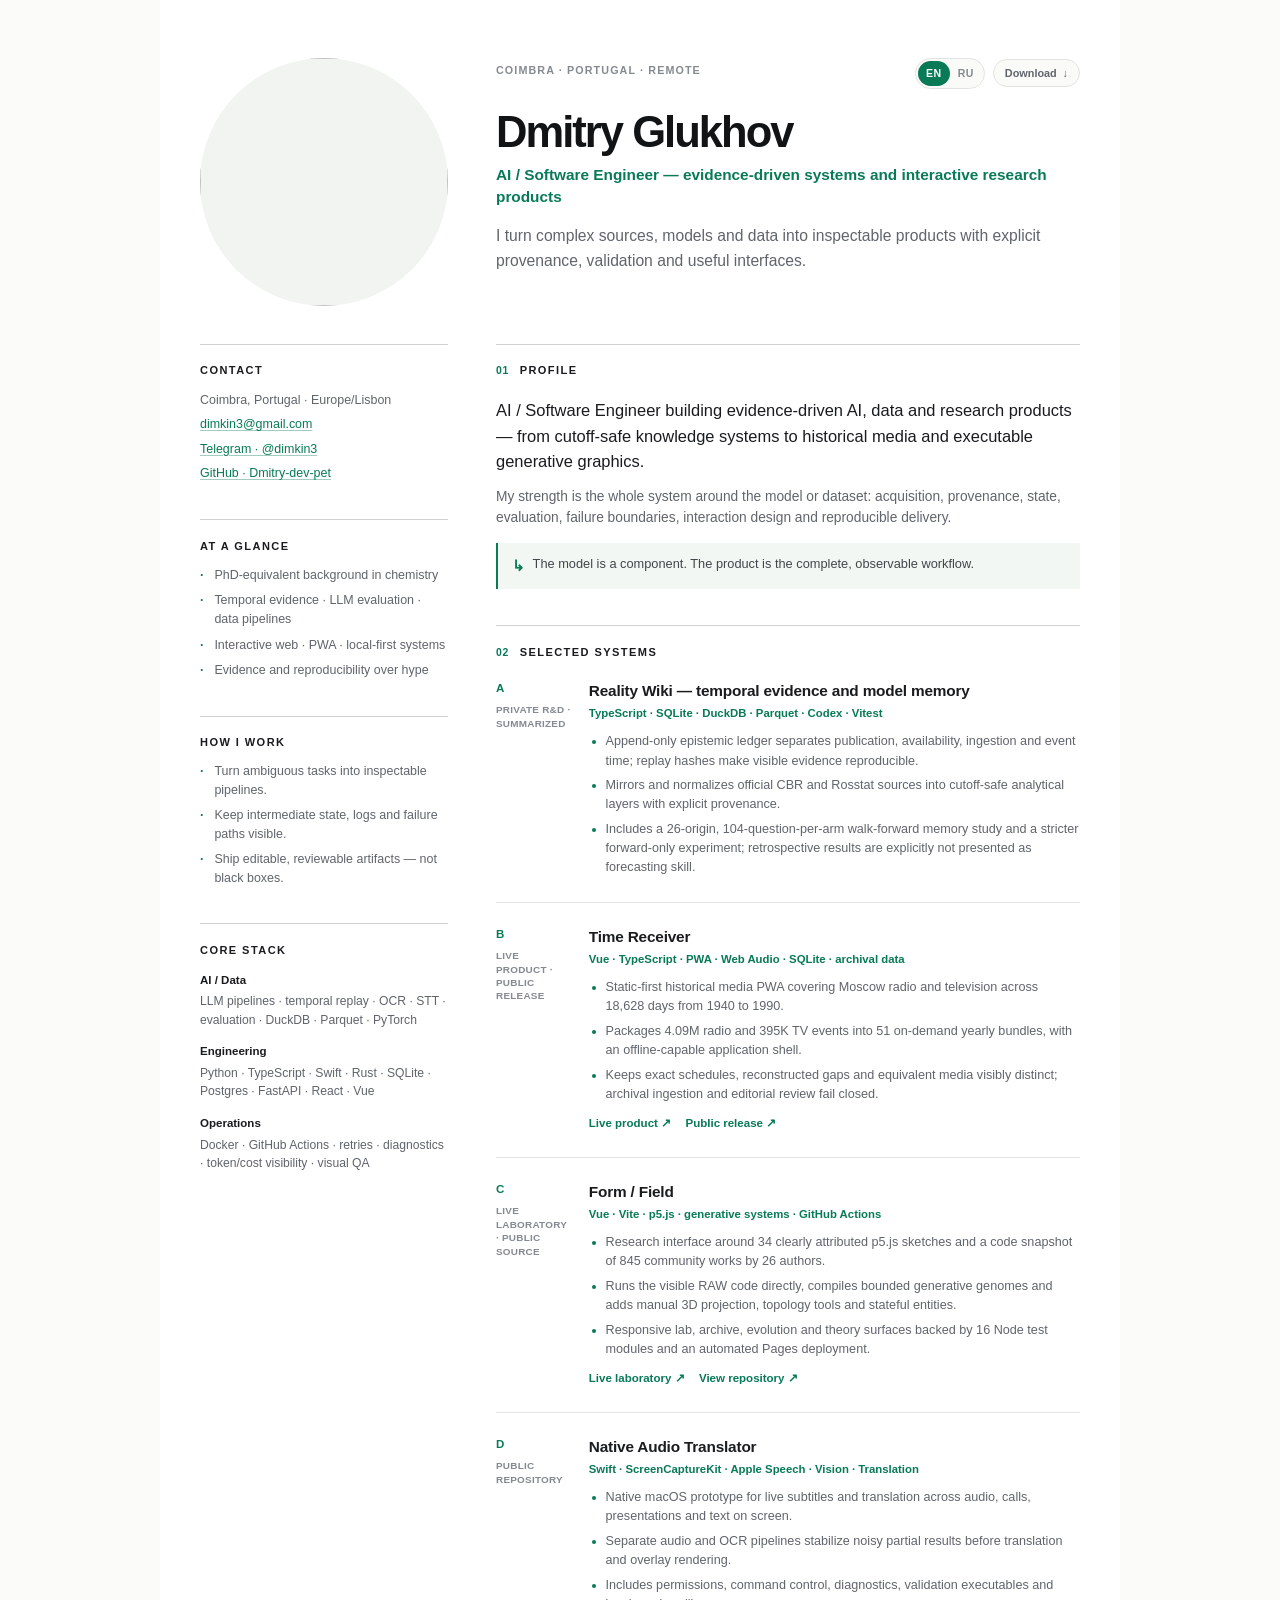
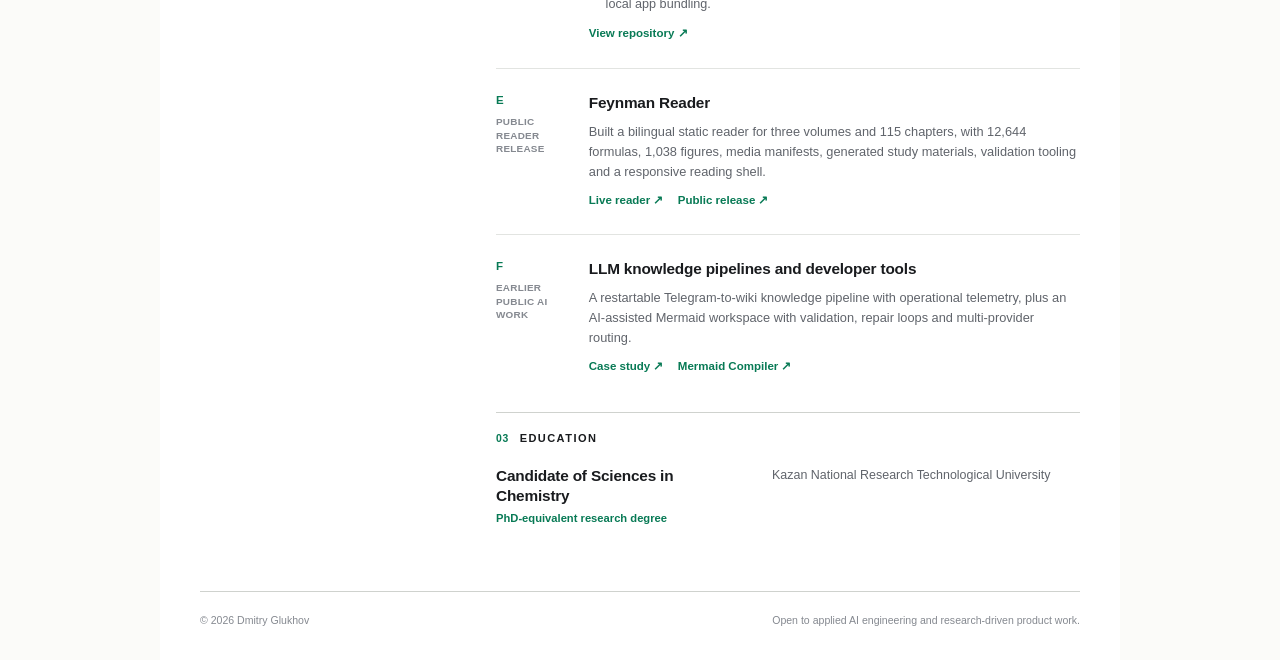
==== index.html @ ee187b9e "Refine CV with clean-room portfolio layout" ====
<!doctype html>
<html lang="en">
  <head>
    <meta charset="utf-8" />
    <meta name="viewport" content="width=device-width, initial-scale=1" />
    <meta
      name="description"
      content="Dmitry Glukhov — AI / Software Engineer building practical LLM systems, OCR and speech workflows, and evaluation-driven tools."
    />
    <meta name="theme-color" content="#fbfbf9" />
    <meta property="og:type" content="profile" />
    <meta property="og:title" content="Dmitry Glukhov — AI / Software Engineer" />
    <meta
      property="og:description"
      content="Practical, observable and evaluation-driven AI systems."
    />
    <meta property="og:url" content="https://dmitry-dev-pet.github.io/cv/" />
    <title>Dmitry Glukhov — AI / Software Engineer</title>
    <link
      rel="icon"
      href="data:image/svg+xml,<svg xmlns='http://www.w3.org/2000/svg' viewBox='0 0 64 64'><rect width='64' height='64' rx='14' fill='%23174f43'/><text x='32' y='40' text-anchor='middle' font-family='serif' font-size='25' font-weight='700' fill='%23fbf8f2'>DG</text></svg>"
    />
    <link rel="stylesheet" href="styles.css" />
    <script src="script.js" defer></script>
  </head>
  <body>
    <a class="skip-link" href="#main-content" data-i18n="skip">Skip to content</a>

    <div class="page-shell">
      <header class="hero" aria-labelledby="page-title">
        <div class="portrait-wrap" aria-hidden="true">
          <img
            class="portrait"
            src="https://avatars.githubusercontent.com/u/240899343?v=4"
            alt=""
            width="420"
            height="420"
          />
        </div>

        <div class="hero-copy">
          <div class="hero-topline">
            <p class="eyebrow" data-i18n="availability">Coimbra · Portugal · Remote</p>
            <div class="toolbar" aria-label="Page controls">
              <div class="language-switcher" aria-label="Language">
                <button class="language-button" type="button" data-lang="en" aria-pressed="true">EN</button>
                <button class="language-button" type="button" data-lang="ru" aria-pressed="false">RU</button>
              </div>

              <details class="download-menu">
                <summary data-i18n="download">Download</summary>
                <div class="download-options">
                  <a href="Dmitry_Glukhov_AI_Engineer_CV.pdf" download data-i18n="downloadPdf">PDF résumé</a>
                  <a href="Dmitry_Glukhov_AI_Engineer_CV.md" download data-i18n="downloadMd">Markdown source</a>
                </div>
              </details>
            </div>
          </div>

          <h1 id="page-title">Dmitry Glukhov</h1>
          <p class="role" data-i18n="role">
            AI / Software Engineer — evidence-driven systems and interactive research products
          </p>
          <p class="hero-statement" data-i18n="heroStatement">
            I turn complex sources, models and data into inspectable products with explicit provenance, validation and useful interfaces.
          </p>

        </div>
      </header>

      <div class="content-grid">
        <aside class="sidebar" aria-label="Profile details">
          <section class="side-section">
            <h2 data-i18n="contactHeading">Contact</h2>
            <address>
              <span data-i18n="location">Coimbra, Portugal · Europe/Lisbon</span>
              <a href="mailto:dimkin3@gmail.com">dimkin3@gmail.com</a>
              <a href="https://t.me/dimkin3" target="_blank" rel="noreferrer">Telegram · @dimkin3</a>
              <a href="https://github.com/Dmitry-dev-pet" target="_blank" rel="noreferrer">GitHub · Dmitry-dev-pet</a>
            </address>
          </section>

          <section class="side-section">
            <h2 data-i18n="signalHeading">At a glance</h2>
            <ul class="signal-list">
              <li data-i18n="signalOne">PhD-equivalent background in chemistry</li>
              <li data-i18n="signalTwo">Temporal evidence · LLM evaluation · data pipelines</li>
              <li data-i18n="signalThree">Interactive web · PWA · local-first systems</li>
              <li data-i18n="signalFour">Evidence and reproducibility over hype</li>
            </ul>
          </section>

          <section class="side-section">
            <h2 data-i18n="approachHeading">How I work</h2>
            <ul class="plain-list">
              <li data-i18n="approachOne">Turn ambiguous tasks into inspectable pipelines.</li>
              <li data-i18n="approachTwo">Keep intermediate state, logs and failure paths visible.</li>
              <li data-i18n="approachThree">Ship editable, reviewable artifacts — not black boxes.</li>
            </ul>
          </section>

          <section class="side-section skills-section">
            <h2 data-i18n="skillsHeading">Core stack</h2>
            <div class="skill-group">
              <h3>AI / Data</h3>
              <p>LLM pipelines · temporal replay · OCR · STT · evaluation · DuckDB · Parquet · PyTorch</p>
            </div>
            <div class="skill-group">
              <h3>Engineering</h3>
              <p>Python · TypeScript · Swift · Rust · SQLite · Postgres · FastAPI · React · Vue</p>
            </div>
            <div class="skill-group">
              <h3>Operations</h3>
              <p>Docker · GitHub Actions · retries · diagnostics · token/cost visibility · visual QA</p>
            </div>
          </section>
        </aside>

        <main id="main-content" class="main-content">
          <section class="intro-section section-block" aria-labelledby="summary-heading">
            <div class="section-heading">
              <span>01</span>
              <h2 id="summary-heading" data-i18n="summaryHeading">Profile</h2>
            </div>
            <p class="summary-lead" data-i18n="summaryLead">
              AI / Software Engineer building evidence-driven AI, data and research products — from cutoff-safe knowledge systems to historical media and executable generative graphics.
            </p>
            <p data-i18n="summaryBody">
              My strength is the whole system around the model or dataset: acquisition, provenance, state, evaluation, failure boundaries, interaction design and reproducible delivery.
            </p>
            <div class="principle-note">
              <span class="principle-mark" aria-hidden="true">↳</span>
              <p data-i18n="principle">The model is a component. The product is the complete, observable workflow.</p>
            </div>
          </section>

          <section class="section-block" aria-labelledby="projects-heading">
            <div class="section-heading">
              <span>02</span>
              <h2 id="projects-heading" data-i18n="projectsHeading">Selected systems</h2>
            </div>

            <article class="project featured-project">
              <div class="project-meta">
                <span class="project-index">A</span>
                <span data-i18n="privateResearch">Private R&amp;D · summarized</span>
              </div>
              <div class="project-copy">
                <h3 data-i18n="realityTitle">Reality Wiki — temporal evidence and model memory</h3>
                <p class="project-role">TypeScript · SQLite · DuckDB · Parquet · Codex · Vitest</p>
                <ul>
                  <li data-i18n="realityOne">Append-only epistemic ledger separates publication, availability, ingestion and event time; replay hashes make visible evidence reproducible.</li>
                  <li data-i18n="realityTwo">Mirrors and normalizes official CBR and Rosstat sources into cutoff-safe analytical layers with explicit provenance.</li>
                  <li data-i18n="realityThree">Includes a 26-origin, 104-question-per-arm walk-forward memory study and a stricter forward-only experiment; retrospective results are explicitly not presented as forecasting skill.</li>
                </ul>
              </div>
            </article>

            <article class="project">
              <div class="project-meta">
                <span class="project-index">B</span>
                <span data-i18n="publicProduct">Live product · public release</span>
              </div>
              <div class="project-copy">
                <h3>Time Receiver</h3>
                <p class="project-role">Vue · TypeScript · PWA · Web Audio · SQLite · archival data</p>
                <ul>
                  <li data-i18n="timeOne">Static-first historical media PWA covering Moscow radio and television across 18,628 days from 1940 to 1990.</li>
                  <li data-i18n="timeTwo">Packages 4.09M radio and 395K TV events into 51 on-demand yearly bundles, with an offline-capable application shell.</li>
                  <li data-i18n="timeThree">Keeps exact schedules, reconstructed gaps and equivalent media visibly distinct; archival ingestion and editorial review fail closed.</li>
                </ul>
                <div class="project-actions">
                  <a class="project-link" href="https://dmitry-dev-pet.github.io/time-receiver/" target="_blank" rel="noreferrer" data-i18n="liveProduct">Live product ↗</a>
                  <a class="project-link" href="https://github.com/Dmitry-dev-pet/time-receiver" target="_blank" rel="noreferrer" data-i18n="viewRelease">Public release ↗</a>
                </div>
              </div>
            </article>

            <article class="project">
              <div class="project-meta">
                <span class="project-index">C</span>
                <span data-i18n="publicLab">Live laboratory · public source</span>
              </div>
              <div class="project-copy">
                <h3>Form / Field</h3>
                <p class="project-role">Vue · Vite · p5.js · generative systems · GitHub Actions</p>
                <ul>
                  <li data-i18n="formOne">Research interface around 34 clearly attributed p5.js sketches and a code snapshot of 845 community works by 26 authors.</li>
                  <li data-i18n="formTwo">Runs the visible RAW code directly, compiles bounded generative genomes and adds manual 3D projection, topology tools and stateful entities.</li>
                  <li data-i18n="formThree">Responsive lab, archive, evolution and theory surfaces backed by 16 Node test modules and an automated Pages deployment.</li>
                </ul>
                <div class="project-actions">
                  <a class="project-link" href="https://dmitry-dev-pet.github.io/form-field-lab/" target="_blank" rel="noreferrer" data-i18n="liveLab">Live laboratory ↗</a>
                  <a class="project-link" href="https://github.com/Dmitry-dev-pet/form-field-lab" target="_blank" rel="noreferrer" data-i18n="viewRepo">View repository ↗</a>
                </div>
              </div>
            </article>

            <article class="project">
              <div class="project-meta">
                <span class="project-index">D</span>
                <span data-i18n="publicRepo">Public repository</span>
              </div>
              <div class="project-copy">
                <h3>Native Audio Translator</h3>
                <p class="project-role">Swift · ScreenCaptureKit · Apple Speech · Vision · Translation</p>
                <ul>
                  <li data-i18n="audioOne">Native macOS prototype for live subtitles and translation across audio, calls, presentations and text on screen.</li>
                  <li data-i18n="audioTwo">Separate audio and OCR pipelines stabilize noisy partial results before translation and overlay rendering.</li>
                  <li data-i18n="audioThree">Includes permissions, command control, diagnostics, validation executables and local app bundling.</li>
                </ul>
                <a class="project-link" href="https://github.com/Dmitry-dev-pet/native-audio-translator" target="_blank" rel="noreferrer" data-i18n="viewRepo">View repository ↗</a>
              </div>
            </article>

            <article class="project compact-project">
              <div class="project-meta">
                <span class="project-index">E</span>
                <span data-i18n="publicRelease">Public reader release</span>
              </div>
              <div class="project-copy">
                <h3>Feynman Reader</h3>
                <p data-i18n="feynmanBody">
                  Built a bilingual static reader for three volumes and 115 chapters, with 12,644 formulas, 1,038 figures, media manifests, generated study materials, validation tooling and a responsive reading shell.
                </p>
                <div class="project-actions">
                  <a class="project-link" href="https://dmitry-dev-pet.github.io/feynman-reader/" target="_blank" rel="noreferrer" data-i18n="liveReader">Live reader ↗</a>
                  <a class="project-link" href="https://github.com/Dmitry-dev-pet/feynman-reader" target="_blank" rel="noreferrer" data-i18n="viewRelease">Public release ↗</a>
                </div>
              </div>
            </article>

            <article class="project compact-project">
              <div class="project-meta">
                <span class="project-index">F</span>
                <span data-i18n="earlierWork">Earlier public AI work</span>
              </div>
              <div class="project-copy">
                <h3 data-i18n="earlierTitle">LLM knowledge pipelines and developer tools</h3>
                <p data-i18n="earlierBody">
                  A restartable Telegram-to-wiki knowledge pipeline with operational telemetry, plus an AI-assisted Mermaid workspace with validation, repair loops and multi-provider routing.
                </p>
                <div class="project-actions">
                  <a class="project-link" href="https://github.com/Dmitry-dev-pet/ai-agent-case-studies" target="_blank" rel="noreferrer" data-i18n="viewCase">Case study ↗</a>
                  <a class="project-link" href="https://github.com/Dmitry-dev-pet/mermaid-compiler" target="_blank" rel="noreferrer">Mermaid Compiler ↗</a>
                </div>
              </div>
            </article>
          </section>

          <section class="section-block" aria-labelledby="education-heading">
            <div class="section-heading">
              <span>03</span>
              <h2 id="education-heading" data-i18n="educationHeading">Education</h2>
            </div>
            <div class="education-row">
              <div>
                <h3 data-i18n="degree">Candidate of Sciences in Chemistry</h3>
                <p data-i18n="degreeNote">PhD-equivalent research degree</p>
              </div>
              <p data-i18n="university">Kazan National Research Technological University</p>
            </div>
          </section>
        </main>
      </div>

      <footer>
        <p>© <span id="current-year">2026</span> Dmitry Glukhov</p>
        <p data-i18n="footer">Open to applied AI engineering and research-driven product work.</p>
      </footer>
    </div>
  </body>
</html>
---- styles.css ----
:root {
  --paper: #fbfbf9;
  --surface: #ffffff;
  --ink: #191b1e;
  --muted: #60646b;
  --faint: #858990;
  --accent: #087a55;
  --accent-dark: #056143;
  --line: #e2e4e1;
  --line-strong: #cfd2ce;
  --content-width: 60rem;
  --sidebar-width: 15.5rem;
  --font-body: "Avenir Next", Avenir, "Segoe UI", Helvetica, Arial, sans-serif;
}

* {
  box-sizing: border-box;
}

html {
  scroll-behavior: smooth;
}

body {
  margin: 0;
  color: var(--ink);
  background: var(--paper);
  font-family: var(--font-body);
  font-size: 0.92rem;
  line-height: 1.56;
  text-rendering: optimizeLegibility;
}

a {
  color: var(--accent);
  text-decoration-color: color-mix(in srgb, var(--accent) 38%, transparent);
  text-decoration-thickness: 0.06em;
  text-underline-offset: 0.18em;
}

a:hover {
  color: var(--accent-dark);
  text-decoration-color: currentColor;
}

a:focus-visible,
button:focus-visible,
summary:focus-visible {
  outline: 0.16rem solid var(--accent);
  outline-offset: 0.2rem;
}

button,
summary {
  font: inherit;
}

.skip-link {
  position: fixed;
  top: 0.8rem;
  left: 0.8rem;
  z-index: 100;
  padding: 0.55rem 0.8rem;
  border-radius: 0.35rem;
  color: #fff;
  background: var(--accent-dark);
  transform: translateY(-180%);
}

.skip-link:focus {
  transform: translateY(0);
}

.page-shell {
  width: min(calc(100% - 2rem), var(--content-width));
  margin: 0 auto;
  background: var(--surface);
}

.hero {
  display: grid;
  grid-template-columns: var(--sidebar-width) minmax(0, 1fr);
  gap: 3rem;
  padding: 3.6rem 2.5rem 2rem;
}

.portrait-wrap {
  width: 100%;
  aspect-ratio: 1;
  align-self: start;
}

.portrait {
  display: block;
  width: 100%;
  height: 100%;
  border-radius: 50%;
  background: #edf0ed;
  object-fit: cover;
  image-rendering: pixelated;
  filter: saturate(0.84) contrast(1.035);
}

.hero-copy {
  min-width: 0;
}

.hero-topline {
  display: flex;
  align-items: flex-start;
  justify-content: space-between;
  gap: 1rem;
  min-height: 2.15rem;
  margin-bottom: 1.1rem;
}

.eyebrow {
  margin: 0.32rem 0 0;
  color: var(--faint);
  font-size: 0.67rem;
  font-weight: 650;
  letter-spacing: 0.105em;
  line-height: 1.35;
  text-transform: uppercase;
}

.toolbar,
.language-switcher {
  display: flex;
  align-items: center;
}

.toolbar {
  gap: 0.5rem;
  flex: 0 0 auto;
}

.language-switcher {
  padding: 0.12rem;
  border: 1px solid var(--line);
  border-radius: 999px;
  background: #fafbf9;
}

.language-button {
  min-width: 2rem;
  padding: 0.27rem 0.48rem;
  border: 0;
  border-radius: 999px;
  color: var(--faint);
  background: transparent;
  font-size: 0.66rem;
  font-weight: 750;
  letter-spacing: 0.045em;
  cursor: pointer;
}

.language-button[aria-pressed="true"] {
  color: #fff;
  background: var(--accent);
}

.download-menu {
  position: relative;
}

.download-menu summary {
  padding: 0.31rem 0.7rem;
  border: 1px solid var(--line);
  border-radius: 999px;
  color: var(--muted);
  background: #fafbf9;
  font-size: 0.68rem;
  font-weight: 650;
  list-style: none;
  cursor: pointer;
}

.download-menu summary::-webkit-details-marker {
  display: none;
}

.download-menu summary::after {
  margin-left: 0.35rem;
  content: "↓";
}

.download-menu[open] summary {
  color: var(--accent-dark);
  border-color: var(--line-strong);
}

.download-options {
  position: absolute;
  top: calc(100% + 0.4rem);
  right: 0;
  z-index: 20;
  display: grid;
  width: max-content;
  min-width: 10rem;
  padding: 0.35rem;
  border: 1px solid var(--line);
  border-radius: 0.55rem;
  background: #fff;
  box-shadow: 0 0.8rem 2.2rem rgba(20, 24, 21, 0.1);
}

.download-options a {
  padding: 0.48rem 0.62rem;
  border-radius: 0.32rem;
  color: var(--ink);
  font-size: 0.76rem;
  text-decoration: none;
}

.download-options a:hover {
  color: var(--accent-dark);
  background: #f2f7f4;
}

h1 {
  margin: 0;
  color: #111315;
  font-size: clamp(2.15rem, 5vw, 2.72rem);
  font-weight: 680;
  letter-spacing: -0.045em;
  line-height: 1.02;
}

.role {
  max-width: 35rem;
  margin: 0.65rem 0 0;
  color: var(--accent);
  font-size: 0.96rem;
  font-weight: 650;
  line-height: 1.4;
}

.hero-statement {
  max-width: 36rem;
  margin: 1.05rem 0 0;
  color: var(--muted);
  font-size: 0.98rem;
  line-height: 1.58;
}

.content-grid {
  display: grid;
  grid-template-columns: var(--sidebar-width) minmax(0, 1fr);
  gap: 3rem;
  padding: 0.4rem 2.5rem 4rem;
}

.sidebar,
.main-content {
  min-width: 0;
}

.side-section,
.section-block {
  padding-top: 1.15rem;
  border-top: 1px solid var(--line-strong);
}

.side-section + .side-section,
.section-block + .section-block {
  margin-top: 2.25rem;
}

.side-section h2,
.section-heading h2 {
  margin: 0;
  font-size: 0.69rem;
  font-weight: 780;
  letter-spacing: 0.13em;
  line-height: 1.3;
  text-transform: uppercase;
}

.side-section h2 {
  color: var(--ink);
}

.section-heading {
  display: flex;
  align-items: baseline;
  gap: 0.65rem;
  margin-bottom: 1.15rem;
}

.section-heading span {
  color: var(--accent);
  font-size: 0.65rem;
  font-weight: 760;
  letter-spacing: 0.08em;
}

.section-heading h2 {
  color: var(--ink);
}

.side-section address {
  display: grid;
  gap: 0.35rem;
  margin-top: 0.8rem;
  color: var(--muted);
  font-size: 0.78rem;
  font-style: normal;
  line-height: 1.52;
}

.side-section address a {
  width: fit-content;
}

.signal-list,
.plain-list {
  display: grid;
  gap: 0.45rem;
  margin: 0.8rem 0 0;
  padding: 0;
  color: var(--muted);
  font-size: 0.78rem;
  line-height: 1.48;
  list-style: none;
}

.signal-list li,
.plain-list li {
  position: relative;
  padding-left: 0.9rem;
}

.signal-list li::before,
.plain-list li::before {
  position: absolute;
  left: 0;
  color: var(--accent);
  content: "·";
  font-weight: 800;
}

.skill-group {
  margin-top: 0.9rem;
}

.skill-group h3 {
  margin: 0 0 0.18rem;
  color: var(--ink);
  font-size: 0.72rem;
  font-weight: 720;
}

.skill-group p {
  margin: 0;
  color: var(--muted);
  font-size: 0.76rem;
  line-height: 1.5;
}

.main-content p {
  color: var(--muted);
}

.summary-lead {
  margin: 0;
  color: var(--ink) !important;
  font-size: 1.03rem;
  font-weight: 520;
  line-height: 1.55;
}

.summary-lead + p {
  margin: 0.7rem 0 0;
  font-size: 0.86rem;
}

.principle-note {
  display: flex;
  gap: 0.5rem;
  margin-top: 0.9rem;
  padding: 0.72rem 0.85rem;
  border-left: 0.15rem solid var(--accent);
  background: #f3f7f4;
}

.principle-mark {
  color: var(--accent);
  font-weight: 750;
}

.principle-note p {
  margin: 0;
  color: #41464a;
  font-size: 0.8rem;
  line-height: 1.48;
}

.project {
  display: grid;
  grid-template-columns: 4.65rem minmax(0, 1fr);
  gap: 1.15rem;
  padding: 1.45rem 0 0;
  border-top: 1px solid var(--line);
}

.project + .project {
  margin-top: 1.55rem;
}

.project:first-of-type {
  padding-top: 0.1rem;
  border-top: 0;
}

.project-meta {
  display: flex;
  flex-direction: column;
  gap: 0.45rem;
  color: var(--faint);
  font-size: 0.62rem;
  font-weight: 620;
  letter-spacing: 0.025em;
  line-height: 1.35;
  text-transform: uppercase;
}

.project-index {
  color: var(--accent);
  font-size: 0.72rem;
  font-weight: 800;
  letter-spacing: 0.08em;
}

.project-copy h3,
.education-row h3 {
  margin: 0;
  color: var(--ink);
  font-size: 0.96rem;
  font-weight: 720;
  letter-spacing: -0.012em;
  line-height: 1.35;
}

.project-role {
  margin: 0.25rem 0 0 !important;
  color: var(--accent) !important;
  font-size: 0.71rem;
  font-weight: 650;
  line-height: 1.45;
}

.project-copy ul {
  display: grid;
  gap: 0.34rem;
  margin: 0.65rem 0 0;
  padding-left: 1.05rem;
  color: var(--muted);
  font-size: 0.79rem;
  line-height: 1.52;
}

.project-copy li::marker {
  color: var(--accent);
}

.project-copy > p:not(.project-role) {
  margin: 0.55rem 0 0;
  font-size: 0.8rem;
  line-height: 1.54;
}

.project-actions {
  display: flex;
  flex-wrap: wrap;
  gap: 0.45rem 0.9rem;
  margin-top: 0.65rem;
}

.project-link {
  display: inline-block;
  margin-top: 0.65rem;
  font-size: 0.72rem;
  font-weight: 680;
  text-decoration: none;
}

.project-actions .project-link {
  margin-top: 0;
}

.education-row {
  display: grid;
  grid-template-columns: minmax(12rem, 0.9fr) minmax(0, 1.1fr);
  gap: 1.5rem;
}

.education-row p {
  margin: 0;
  font-size: 0.78rem;
  line-height: 1.5;
}

.education-row div p {
  margin-top: 0.2rem;
  color: var(--accent);
  font-size: 0.7rem;
  font-weight: 620;
}

footer {
  display: flex;
  justify-content: space-between;
  gap: 1rem;
  margin: 0 2.5rem;
  padding: 1.3rem 0 2rem;
  border-top: 1px solid var(--line-strong);
  color: var(--faint);
  font-size: 0.66rem;
  line-height: 1.45;
}

footer p {
  margin: 0;
}

@media (max-width: 50rem) {
  .hero,
  .content-grid {
    grid-template-columns: 11.5rem minmax(0, 1fr);
    gap: 2.2rem;
    padding-inline: 2rem;
  }

  .hero {
    padding-top: 2.6rem;
  }

  .portrait-wrap {
    width: 11.5rem;
  }

  .hero-topline {
    flex-direction: column-reverse;
    gap: 0.7rem;
  }

  h1 {
    font-size: 2.15rem;
  }

  footer {
    margin-inline: 2rem;
  }
}

@media (max-width: 40rem) {
  body {
    font-size: 0.9rem;
  }

  .page-shell {
    width: 100%;
  }

  .hero,
  .content-grid {
    grid-template-columns: minmax(0, 1fr);
    gap: 2rem;
    padding-inline: 1.35rem;
  }

  .hero {
    padding-top: 1.35rem;
    padding-bottom: 0.6rem;
  }

  .portrait-wrap {
    width: 9.5rem;
  }

  .hero-copy {
    display: grid;
  }

  .hero-topline {
    order: -1;
    flex-direction: row;
    align-items: flex-start;
    margin-bottom: 1.05rem;
  }

  .eyebrow {
    max-width: 8rem;
  }

  h1 {
    font-size: clamp(2.1rem, 10vw, 2.65rem);
  }

  .role {
    font-size: 0.91rem;
  }

  .hero-statement {
    font-size: 0.91rem;
  }

  .content-grid {
    padding-top: 1.3rem;
    padding-bottom: 3rem;
  }

  .sidebar {
    display: grid;
    gap: 1.8rem;
  }

  .side-section + .side-section,
  .section-block + .section-block {
    margin-top: 0;
  }

  .main-content {
    display: grid;
    gap: 2.45rem;
  }

  .project {
    grid-template-columns: 2.25rem minmax(0, 1fr);
    gap: 0.75rem;
  }

  .project-meta span:not(.project-index) {
    position: absolute;
    width: 1px;
    height: 1px;
    overflow: hidden;
    clip: rect(0 0 0 0);
    clip-path: inset(50%);
    white-space: nowrap;
  }

  .education-row {
    grid-template-columns: 1fr;
    gap: 0.75rem;
  }

  footer {
    flex-direction: column;
    margin-inline: 1.35rem;
    padding-bottom: 1.5rem;
  }
}

@media print {
  :root {
    --paper: #fff;
    --surface: #fff;
  }

  body {
    background: #fff;
    font-size: 8.5pt;
  }

  .page-shell {
    width: 100%;
  }

  .hero {
    padding-top: 1.2rem;
  }

  .toolbar,
  footer {
    display: none;
  }

  .hero,
  .content-grid {
    grid-template-columns: 11rem minmax(0, 1fr);
    gap: 1.5rem;
    padding-inline: 1.2rem;
  }

  .portrait-wrap {
    width: 11rem;
  }

  .side-section + .side-section,
  .section-block + .section-block {
    margin-top: 1.25rem;
  }

  .project,
  .section-block {
    break-inside: avoid;
  }

  a {
    color: inherit;
    text-decoration: none;
  }
}
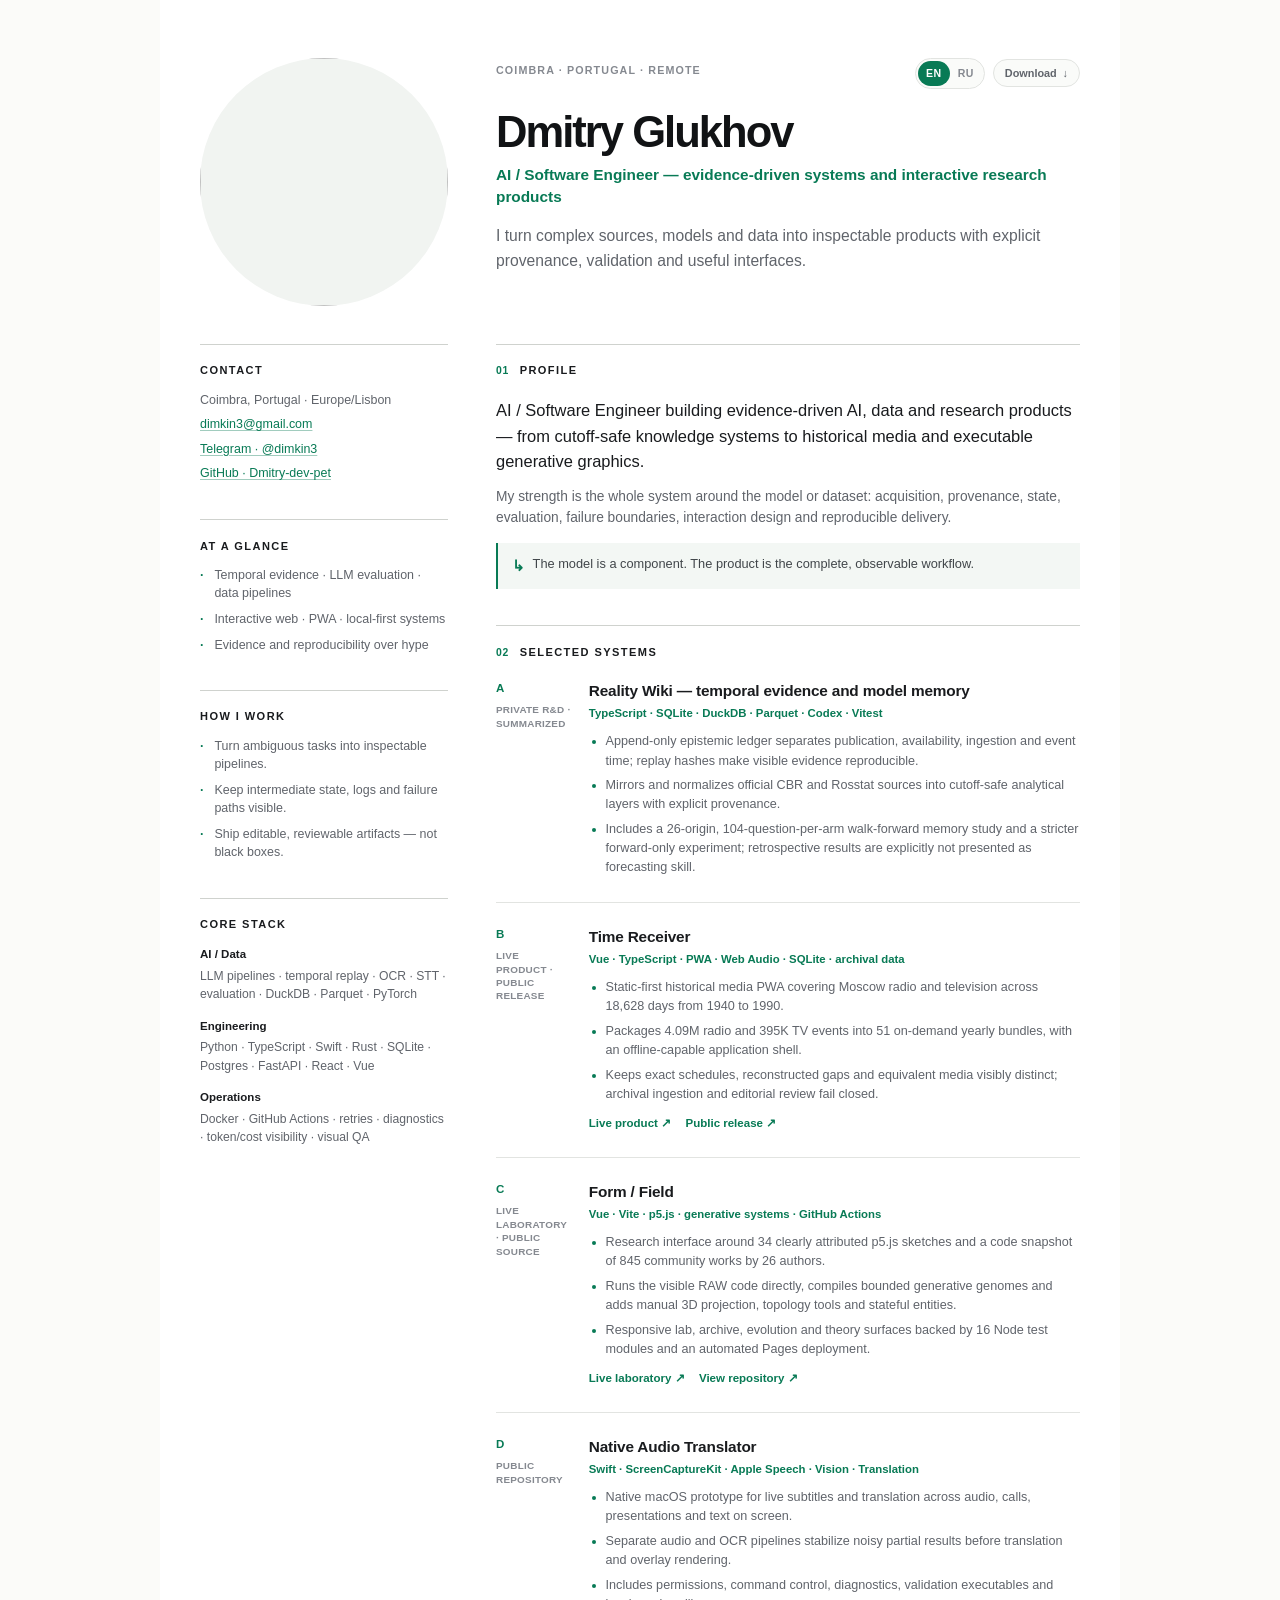
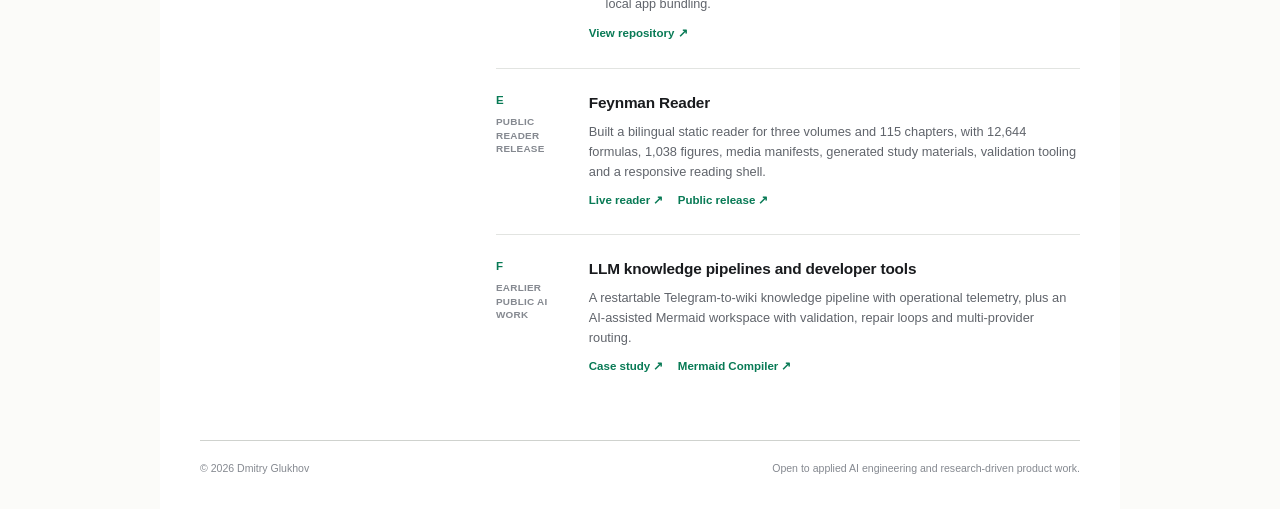
==== commit c9b250bd: "Remove academic degree from CV" ====
--- a/index.html
+++ b/index.html
@@ -83,7 +83,6 @@
           <section class="side-section">
             <h2 data-i18n="signalHeading">At a glance</h2>
             <ul class="signal-list">
-              <li data-i18n="signalOne">PhD-equivalent background in chemistry</li>
               <li data-i18n="signalTwo">Temporal evidence · LLM evaluation · data pipelines</li>
               <li data-i18n="signalThree">Interactive web · PWA · local-first systems</li>
               <li data-i18n="signalFour">Evidence and reproducibility over hype</li>
@@ -248,19 +247,6 @@
             </article>
           </section>
 
-          <section class="section-block" aria-labelledby="education-heading">
-            <div class="section-heading">
-              <span>03</span>
-              <h2 id="education-heading" data-i18n="educationHeading">Education</h2>
-            </div>
-            <div class="education-row">
-              <div>
-                <h3 data-i18n="degree">Candidate of Sciences in Chemistry</h3>
-                <p data-i18n="degreeNote">PhD-equivalent research degree</p>
-              </div>
-              <p data-i18n="university">Kazan National Research Technological University</p>
-            </div>
-          </section>
         </main>
       </div>
 
--- a/styles.css
+++ b/styles.css
@@ -432,8 +432,7 @@
   letter-spacing: 0.08em;
 }
 
-.project-copy h3,
-.education-row h3 {
+.project-copy h3 {
   margin: 0;
   color: var(--ink);
   font-size: 0.96rem;
@@ -487,25 +486,6 @@
 
 .project-actions .project-link {
   margin-top: 0;
-}
-
-.education-row {
-  display: grid;
-  grid-template-columns: minmax(12rem, 0.9fr) minmax(0, 1.1fr);
-  gap: 1.5rem;
-}
-
-.education-row p {
-  margin: 0;
-  font-size: 0.78rem;
-  line-height: 1.5;
-}
-
-.education-row div p {
-  margin-top: 0.2rem;
-  color: var(--accent);
-  font-size: 0.7rem;
-  font-weight: 620;
 }
 
 footer {
@@ -641,11 +621,6 @@
     white-space: nowrap;
   }
 
-  .education-row {
-    grid-template-columns: 1fr;
-    gap: 0.75rem;
-  }
-
   footer {
     flex-direction: column;
     margin-inline: 1.35rem;
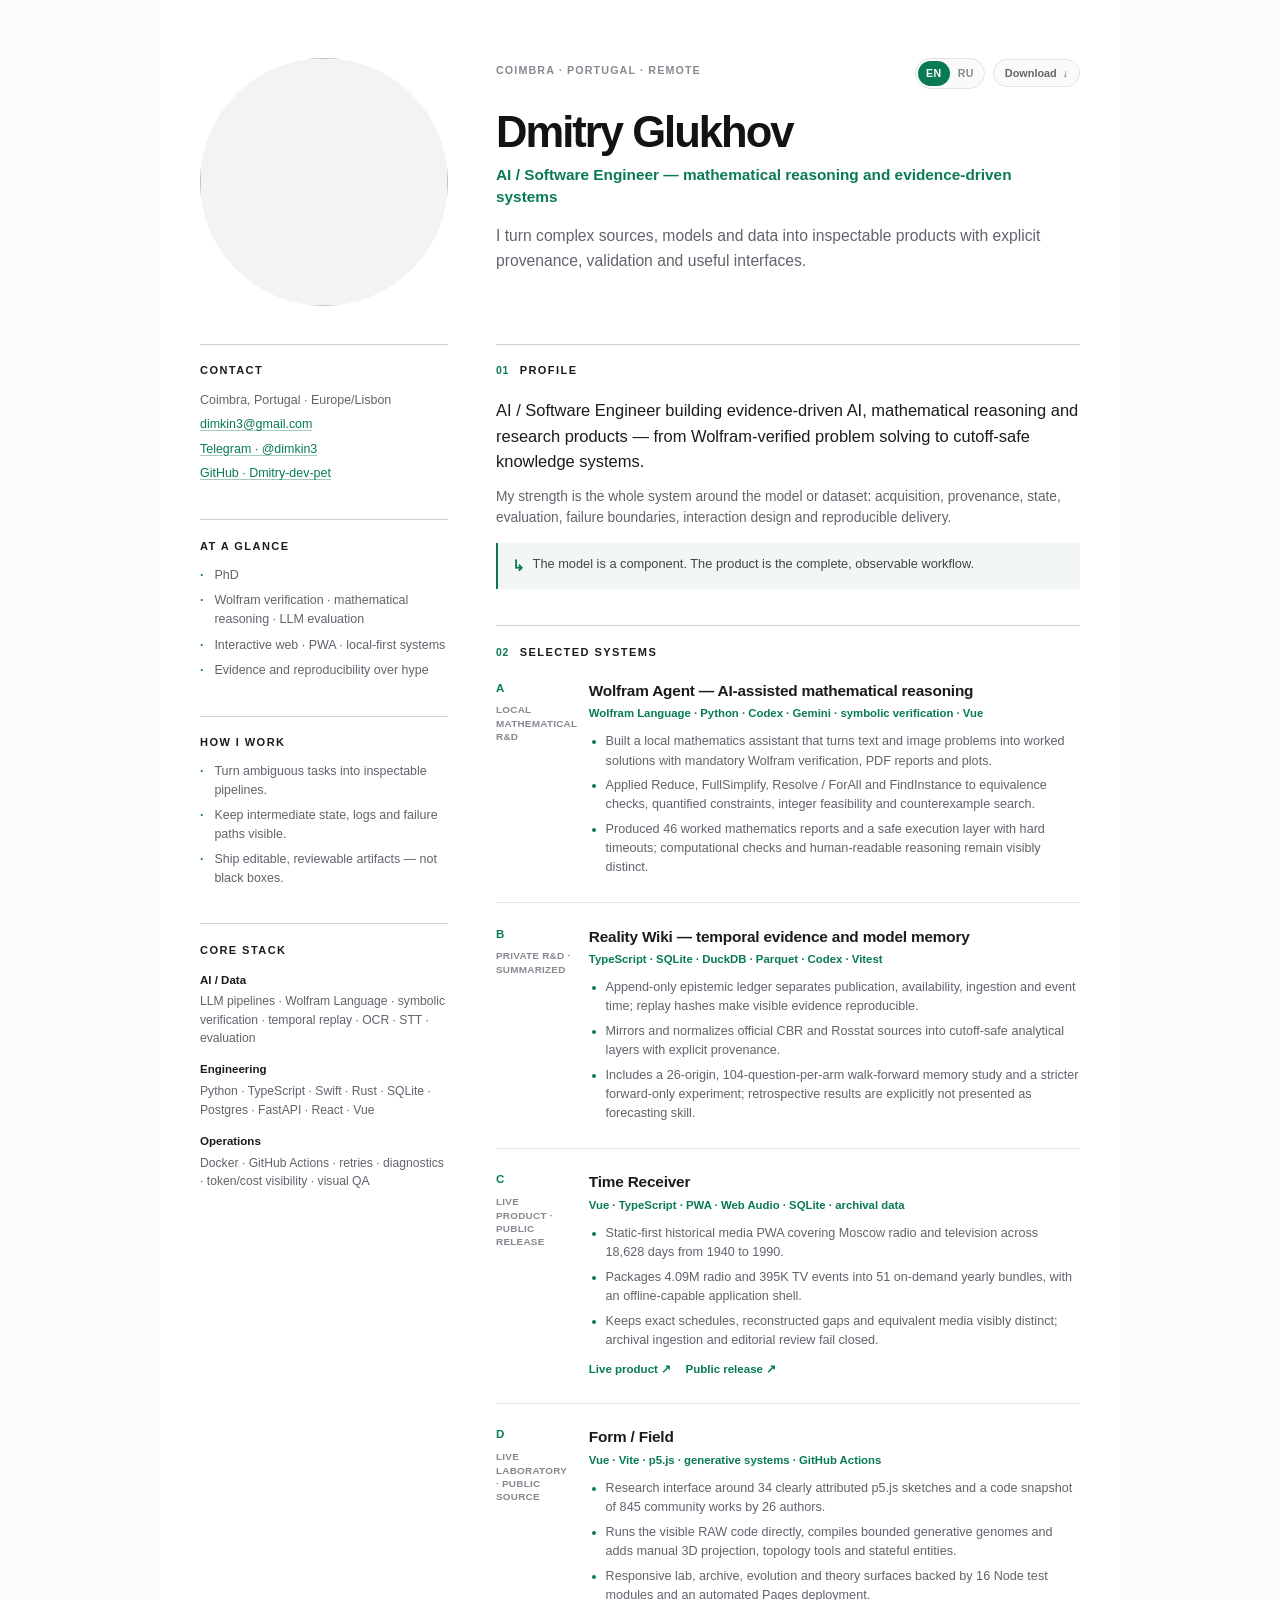
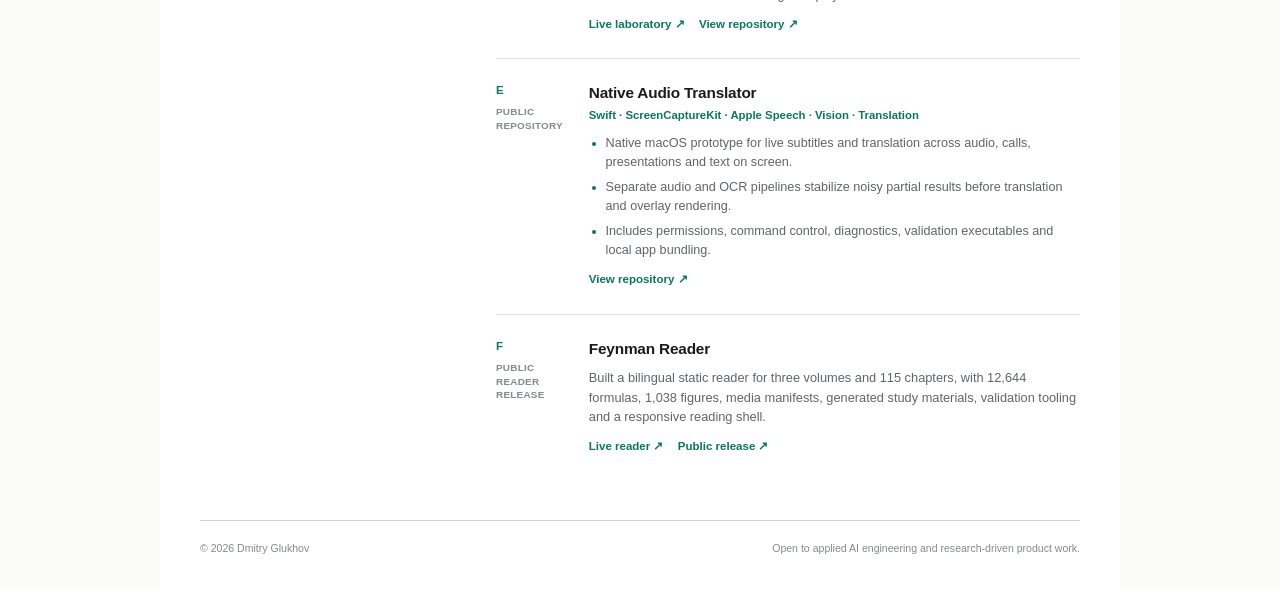
==== commit 295f0fb1: "Feature Wolfram reasoning work in CV" ====
--- a/index.html
+++ b/index.html
@@ -59,7 +59,7 @@
 
           <h1 id="page-title">Dmitry Glukhov</h1>
           <p class="role" data-i18n="role">
-            AI / Software Engineer — evidence-driven systems and interactive research products
+            AI / Software Engineer — mathematical reasoning and evidence-driven systems
           </p>
           <p class="hero-statement" data-i18n="heroStatement">
             I turn complex sources, models and data into inspectable products with explicit provenance, validation and useful interfaces.
@@ -83,7 +83,8 @@
           <section class="side-section">
             <h2 data-i18n="signalHeading">At a glance</h2>
             <ul class="signal-list">
-              <li data-i18n="signalTwo">Temporal evidence · LLM evaluation · data pipelines</li>
+              <li data-i18n="signalDegree">PhD</li>
+              <li data-i18n="signalTwo">Wolfram verification · mathematical reasoning · LLM evaluation</li>
               <li data-i18n="signalThree">Interactive web · PWA · local-first systems</li>
               <li data-i18n="signalFour">Evidence and reproducibility over hype</li>
             </ul>
@@ -102,7 +103,7 @@
             <h2 data-i18n="skillsHeading">Core stack</h2>
             <div class="skill-group">
               <h3>AI / Data</h3>
-              <p>LLM pipelines · temporal replay · OCR · STT · evaluation · DuckDB · Parquet · PyTorch</p>
+              <p>LLM pipelines · Wolfram Language · symbolic verification · temporal replay · OCR · STT · evaluation</p>
             </div>
             <div class="skill-group">
               <h3>Engineering</h3>
@@ -122,7 +123,7 @@
               <h2 id="summary-heading" data-i18n="summaryHeading">Profile</h2>
             </div>
             <p class="summary-lead" data-i18n="summaryLead">
-              AI / Software Engineer building evidence-driven AI, data and research products — from cutoff-safe knowledge systems to historical media and executable generative graphics.
+              AI / Software Engineer building evidence-driven AI, mathematical reasoning and research products — from Wolfram-verified problem solving to cutoff-safe knowledge systems.
             </p>
             <p data-i18n="summaryBody">
               My strength is the whole system around the model or dataset: acquisition, provenance, state, evaluation, failure boundaries, interaction design and reproducible delivery.
@@ -142,6 +143,22 @@
             <article class="project featured-project">
               <div class="project-meta">
                 <span class="project-index">A</span>
+                <span data-i18n="localMath">Local mathematical R&amp;D</span>
+              </div>
+              <div class="project-copy">
+                <h3 data-i18n="wolframTitle">Wolfram Agent — AI-assisted mathematical reasoning</h3>
+                <p class="project-role">Wolfram Language · Python · Codex · Gemini · symbolic verification · Vue</p>
+                <ul>
+                  <li data-i18n="wolframOne">Built a local mathematics assistant that turns text and image problems into worked solutions with mandatory Wolfram verification, PDF reports and plots.</li>
+                  <li data-i18n="wolframTwo">Applied Reduce, FullSimplify, Resolve / ForAll and FindInstance to equivalence checks, quantified constraints, integer feasibility and counterexample search.</li>
+                  <li data-i18n="wolframThree">Produced 46 worked mathematics reports and a safe execution layer with hard timeouts; computational checks and human-readable reasoning remain visibly distinct.</li>
+                </ul>
+              </div>
+            </article>
+
+            <article class="project">
+              <div class="project-meta">
+                <span class="project-index">B</span>
                 <span data-i18n="privateResearch">Private R&amp;D · summarized</span>
               </div>
               <div class="project-copy">
@@ -157,7 +174,7 @@
 
             <article class="project">
               <div class="project-meta">
-                <span class="project-index">B</span>
+                <span class="project-index">C</span>
                 <span data-i18n="publicProduct">Live product · public release</span>
               </div>
               <div class="project-copy">
@@ -177,7 +194,7 @@
 
             <article class="project">
               <div class="project-meta">
-                <span class="project-index">C</span>
+                <span class="project-index">D</span>
                 <span data-i18n="publicLab">Live laboratory · public source</span>
               </div>
               <div class="project-copy">
@@ -197,7 +214,7 @@
 
             <article class="project">
               <div class="project-meta">
-                <span class="project-index">D</span>
+                <span class="project-index">E</span>
                 <span data-i18n="publicRepo">Public repository</span>
               </div>
               <div class="project-copy">
@@ -214,7 +231,7 @@
 
             <article class="project compact-project">
               <div class="project-meta">
-                <span class="project-index">E</span>
+                <span class="project-index">F</span>
                 <span data-i18n="publicRelease">Public reader release</span>
               </div>
               <div class="project-copy">
@@ -229,22 +246,6 @@
               </div>
             </article>
 
-            <article class="project compact-project">
-              <div class="project-meta">
-                <span class="project-index">F</span>
-                <span data-i18n="earlierWork">Earlier public AI work</span>
-              </div>
-              <div class="project-copy">
-                <h3 data-i18n="earlierTitle">LLM knowledge pipelines and developer tools</h3>
-                <p data-i18n="earlierBody">
-                  A restartable Telegram-to-wiki knowledge pipeline with operational telemetry, plus an AI-assisted Mermaid workspace with validation, repair loops and multi-provider routing.
-                </p>
-                <div class="project-actions">
-                  <a class="project-link" href="https://github.com/Dmitry-dev-pet/ai-agent-case-studies" target="_blank" rel="noreferrer" data-i18n="viewCase">Case study ↗</a>
-                  <a class="project-link" href="https://github.com/Dmitry-dev-pet/mermaid-compiler" target="_blank" rel="noreferrer">Mermaid Compiler ↗</a>
-                </div>
-              </div>
-            </article>
           </section>
 
         </main>
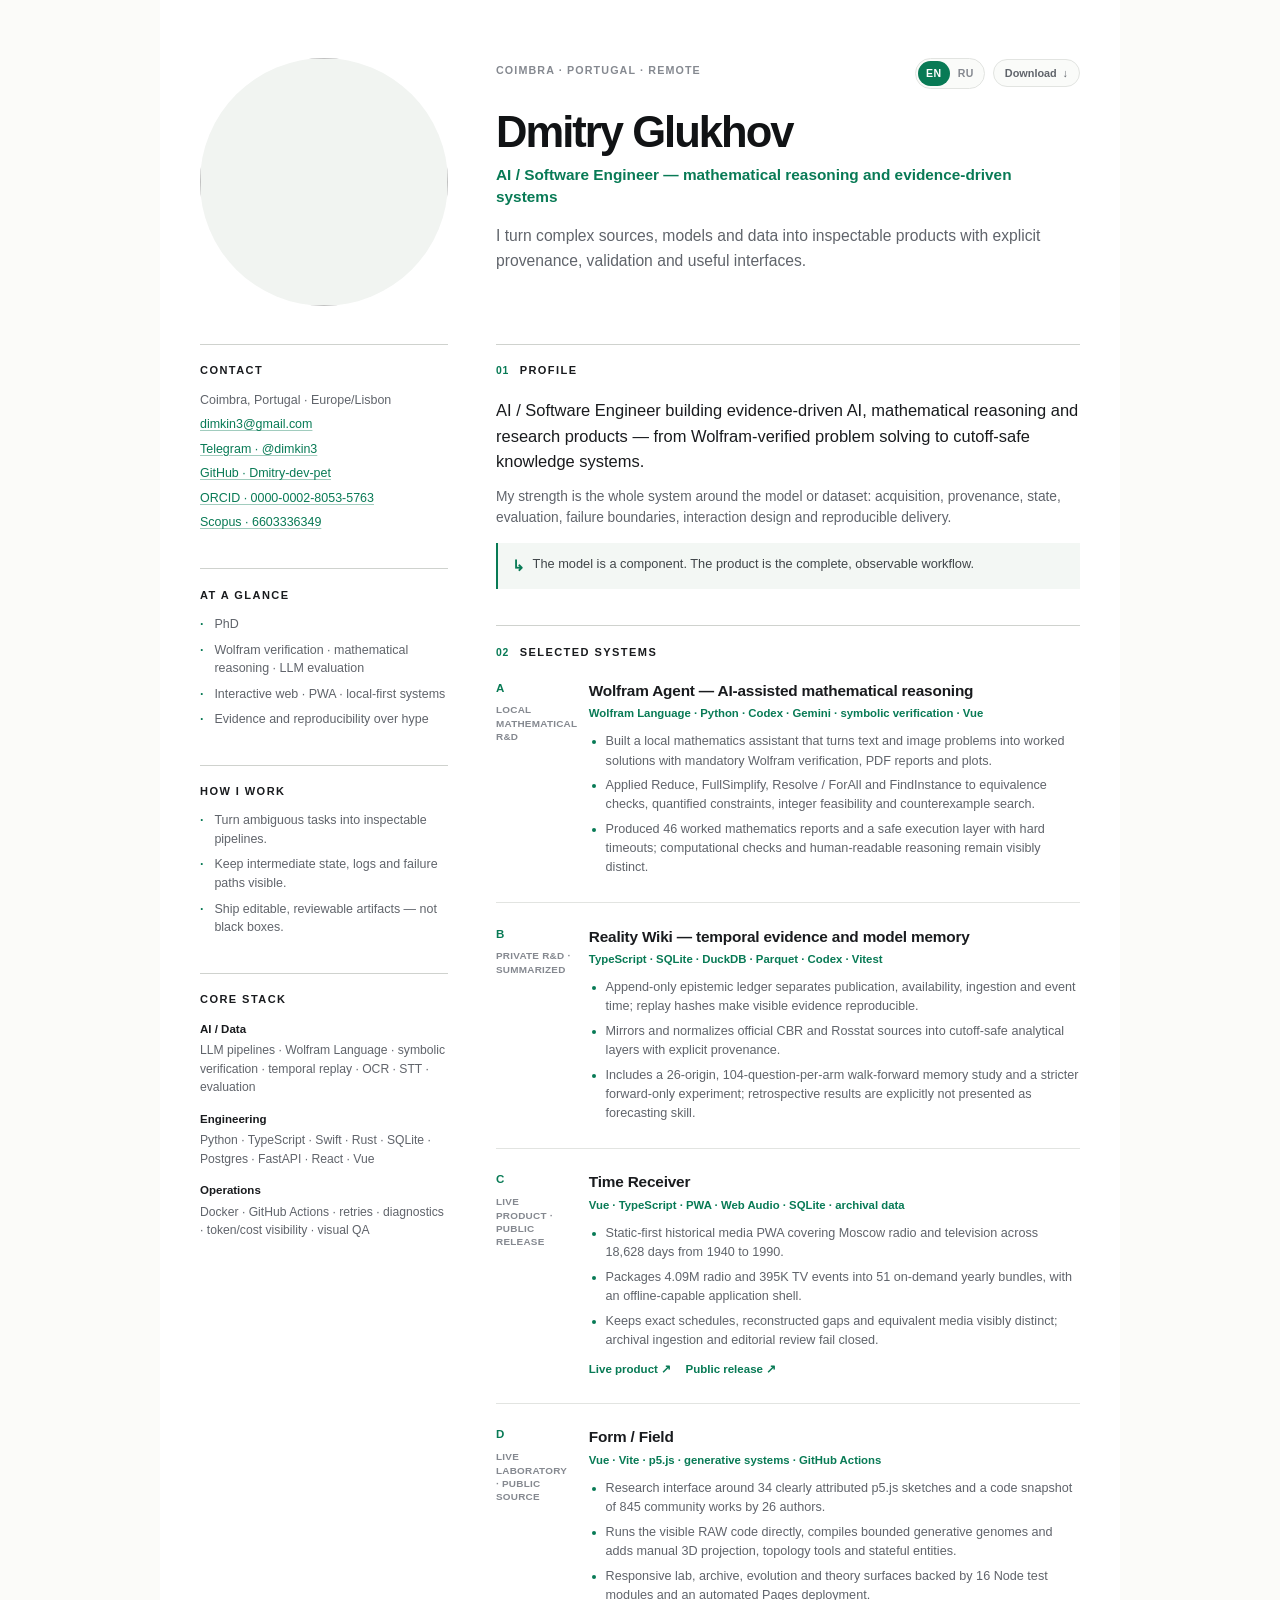
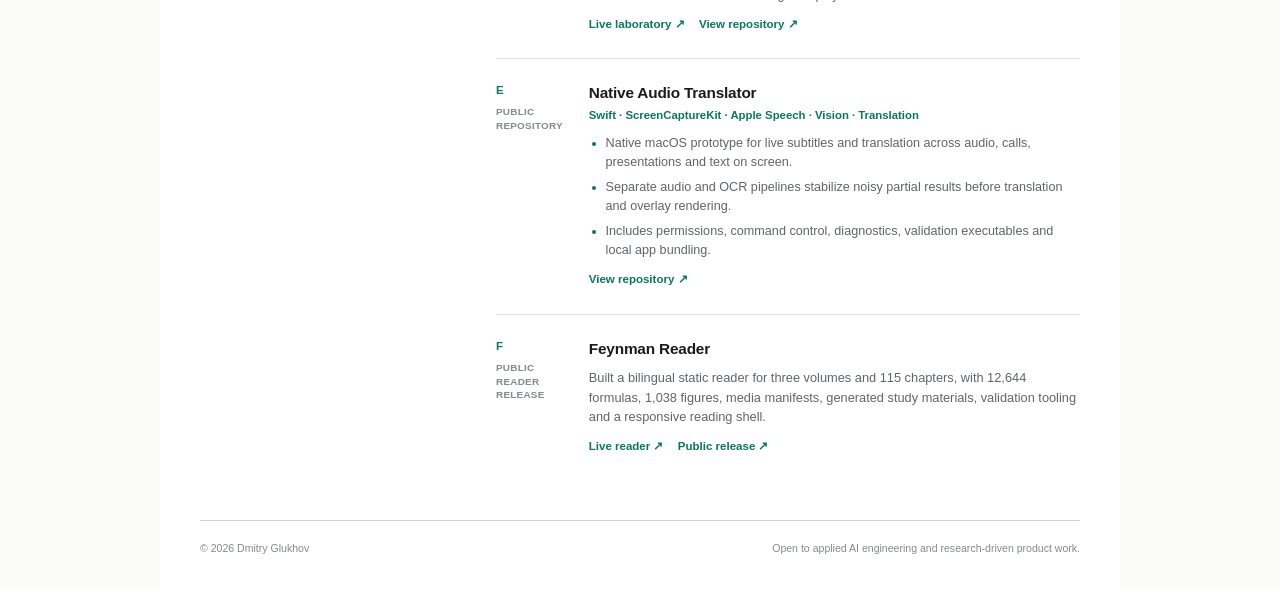
==== commit 0e0d88cb: "Add ORCID and Scopus profiles to CV" ====
--- a/index.html
+++ b/index.html
@@ -77,6 +77,8 @@
               <a href="mailto:dimkin3@gmail.com">dimkin3@gmail.com</a>
               <a href="https://t.me/dimkin3" target="_blank" rel="noreferrer">Telegram · @dimkin3</a>
               <a href="https://github.com/Dmitry-dev-pet" target="_blank" rel="noreferrer">GitHub · Dmitry-dev-pet</a>
+              <a href="https://orcid.org/0000-0002-8053-5763" target="_blank" rel="me noreferrer">ORCID · 0000-0002-8053-5763</a>
+              <a href="https://www.scopus.com/authid/detail.uri?authorId=6603336349" target="_blank" rel="noreferrer">Scopus · 6603336349</a>
             </address>
           </section>
 
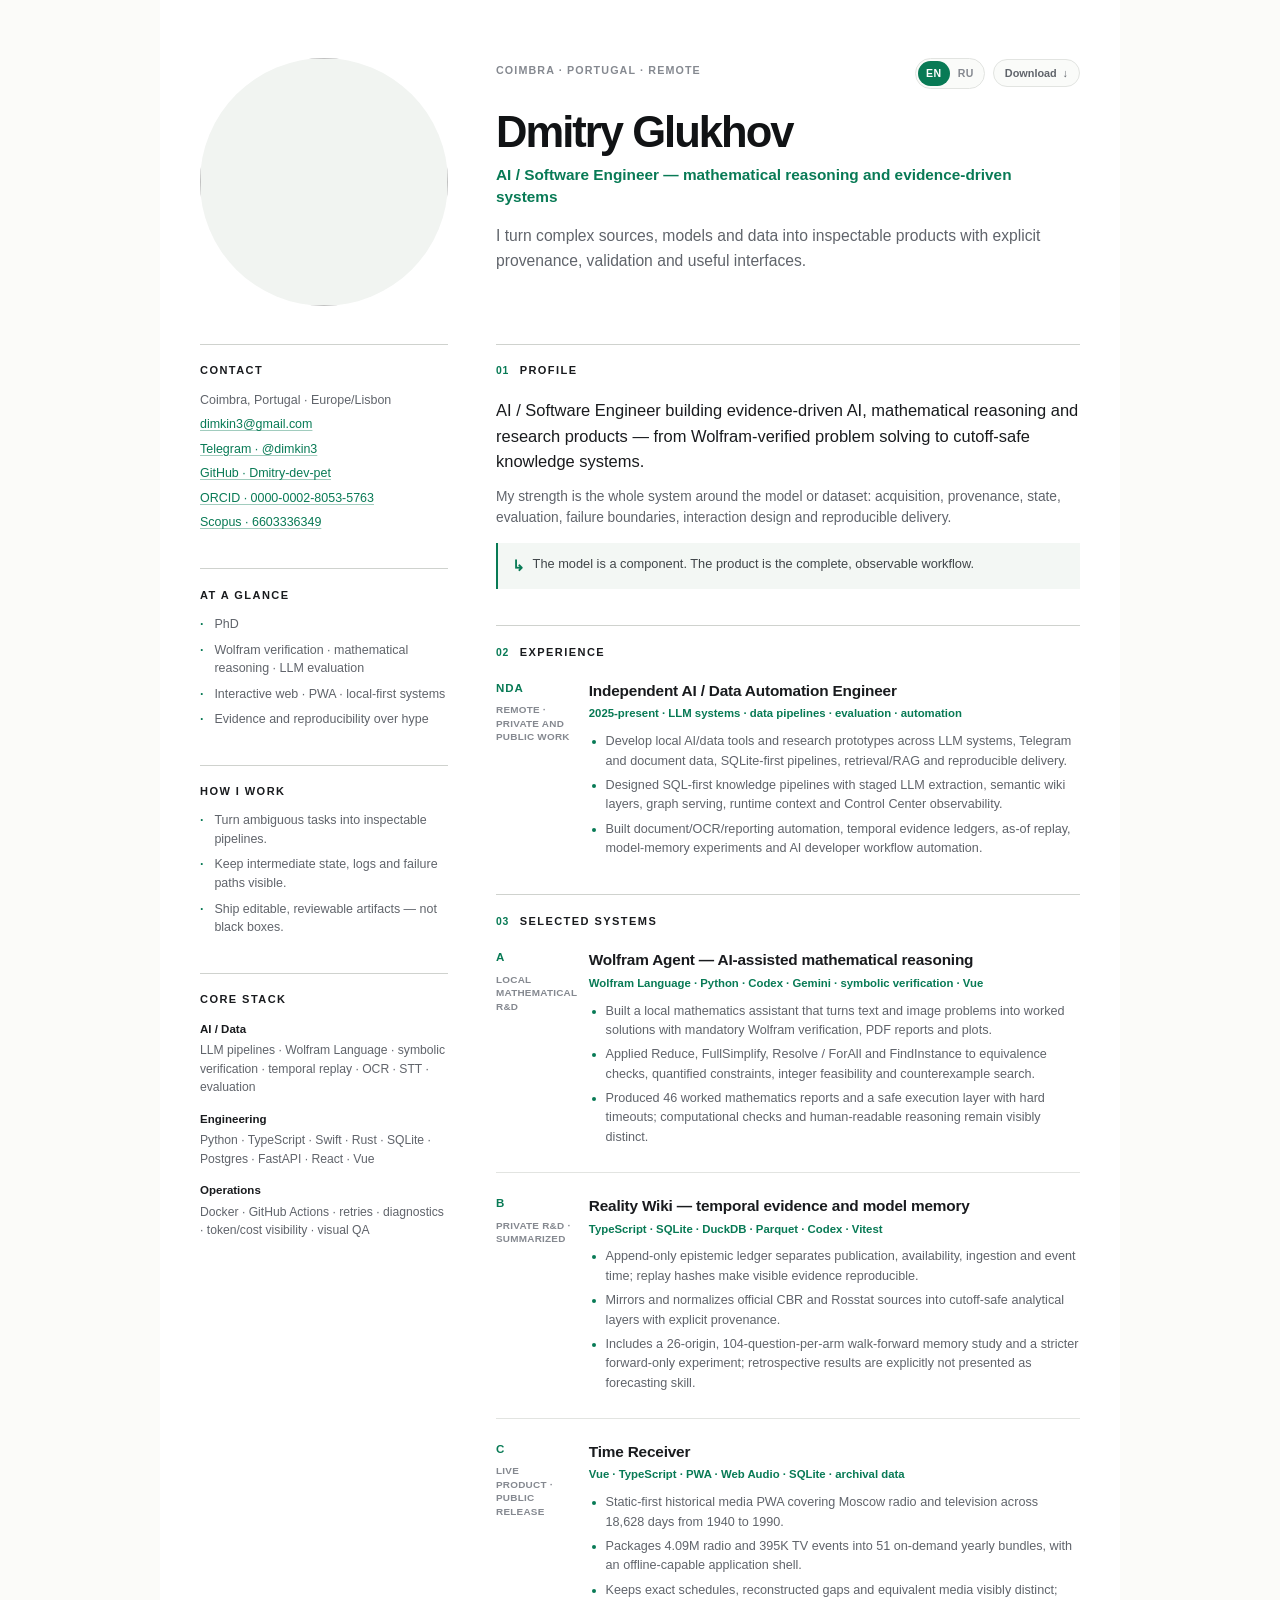
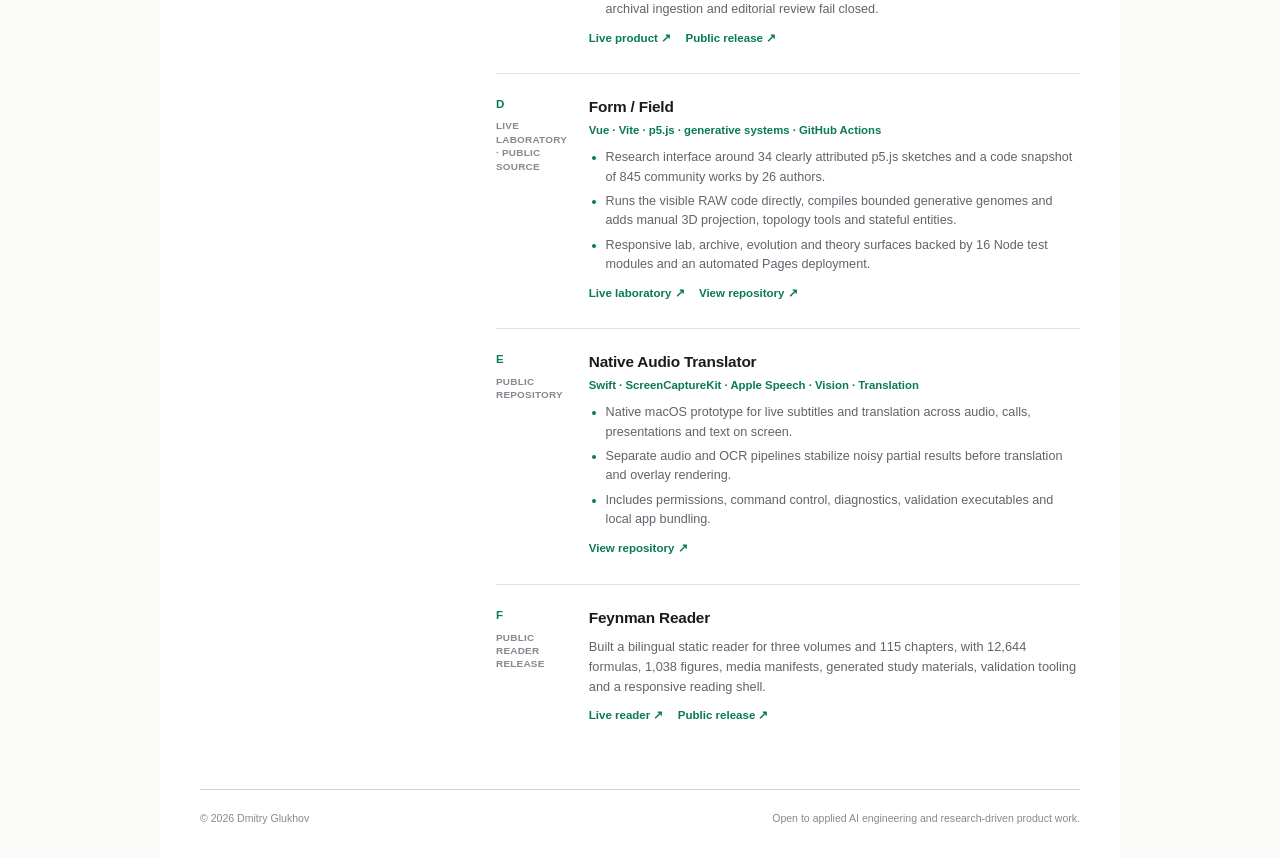
==== commit 77daf53b: "Add independent AI experience to CV" ====
--- a/index.html
+++ b/index.html
@@ -136,9 +136,32 @@
             </div>
           </section>
 
+          <section class="section-block" aria-labelledby="experience-heading">
+            <div class="section-heading">
+              <span>02</span>
+              <h2 id="experience-heading" data-i18n="experienceHeading">Experience</h2>
+            </div>
+
+            <article class="project compact-project">
+              <div class="project-meta">
+                <span class="project-index">NDA</span>
+                <span data-i18n="experienceMeta">Remote · private and public work</span>
+              </div>
+              <div class="project-copy">
+                <h3 data-i18n="experienceTitle">Independent AI / Data Automation Engineer</h3>
+                <p class="project-role" data-i18n="experienceRole">2025-present · LLM systems · data pipelines · evaluation · automation</p>
+                <ul>
+                  <li data-i18n="experienceOne">Develop local AI/data tools and research prototypes across LLM systems, Telegram and document data, SQLite-first pipelines, retrieval/RAG and reproducible delivery.</li>
+                  <li data-i18n="experienceTwo">Designed SQL-first knowledge pipelines with staged LLM extraction, semantic wiki layers, graph serving, runtime context and Control Center observability.</li>
+                  <li data-i18n="experienceThree">Built document/OCR/reporting automation, temporal evidence ledgers, as-of replay, model-memory experiments and AI developer workflow automation.</li>
+                </ul>
+              </div>
+            </article>
+          </section>
+
           <section class="section-block" aria-labelledby="projects-heading">
             <div class="section-heading">
-              <span>02</span>
+              <span>03</span>
               <h2 id="projects-heading" data-i18n="projectsHeading">Selected systems</h2>
             </div>
 
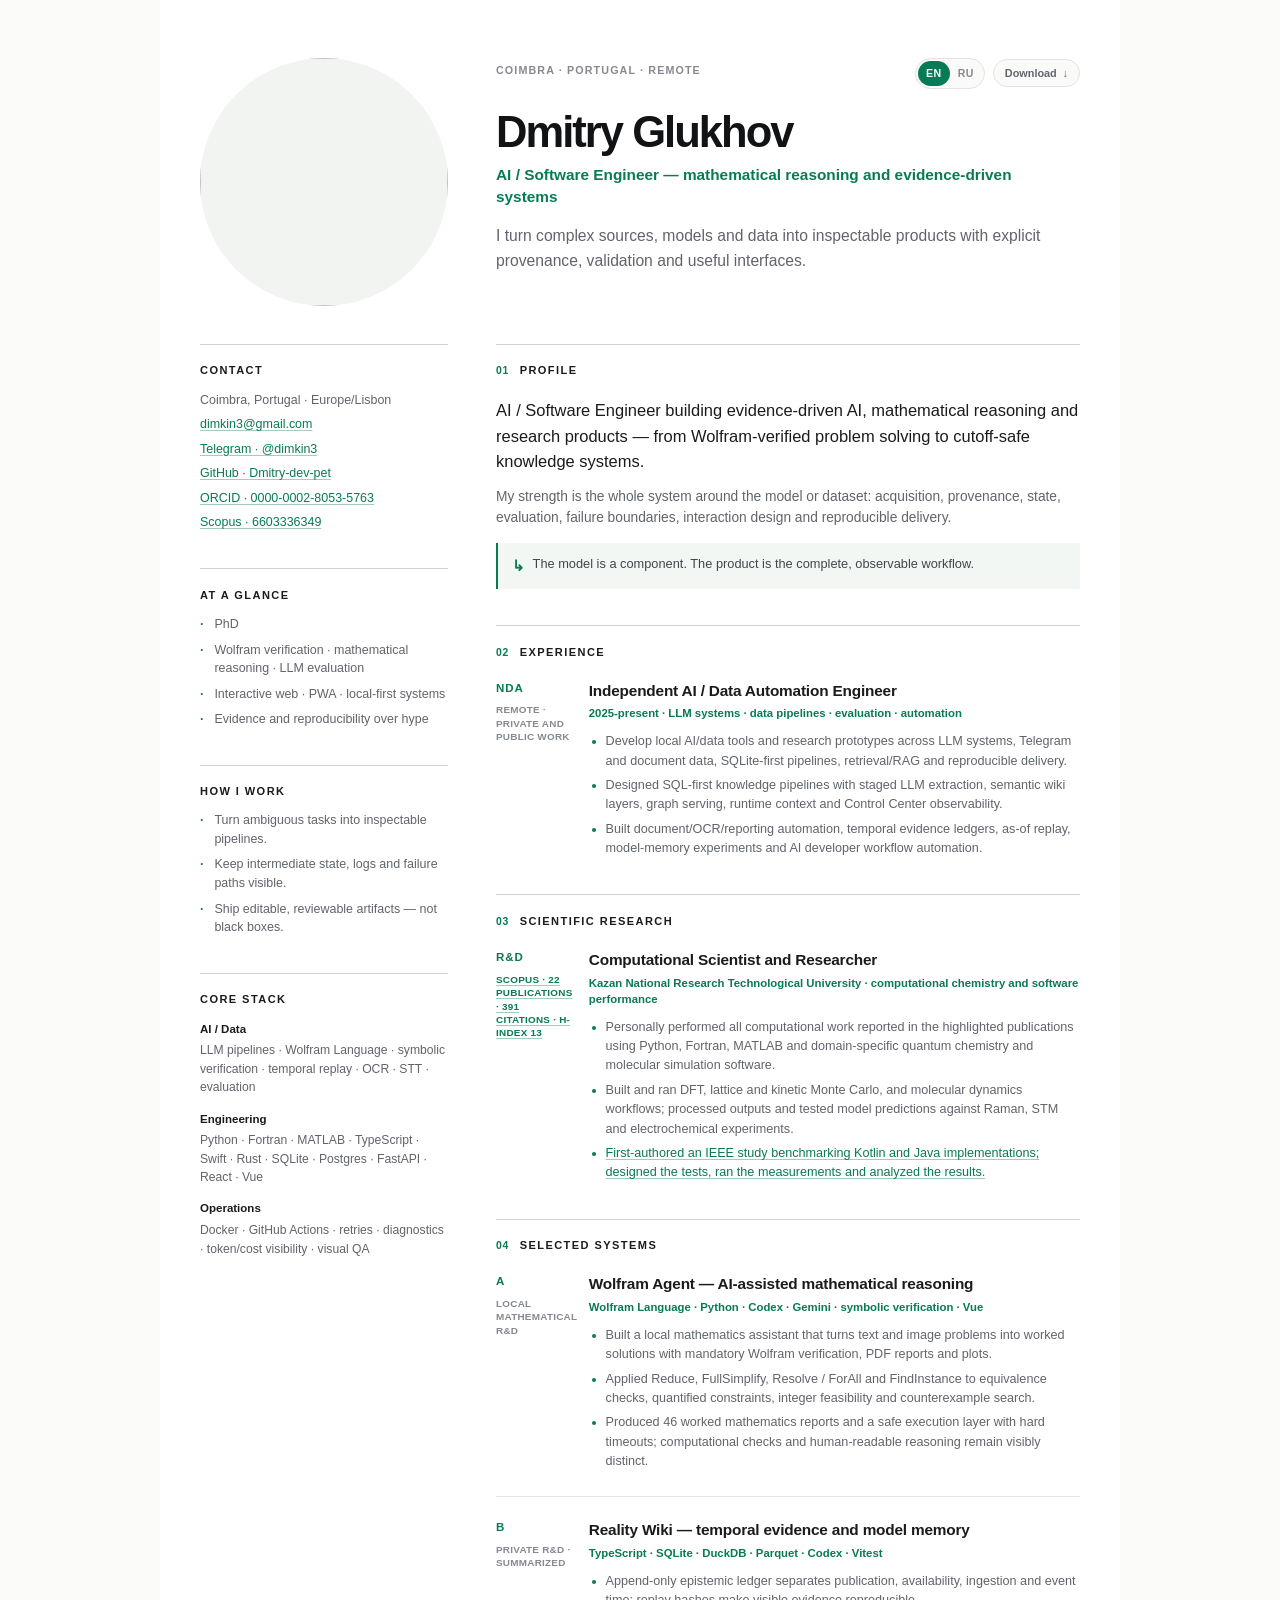
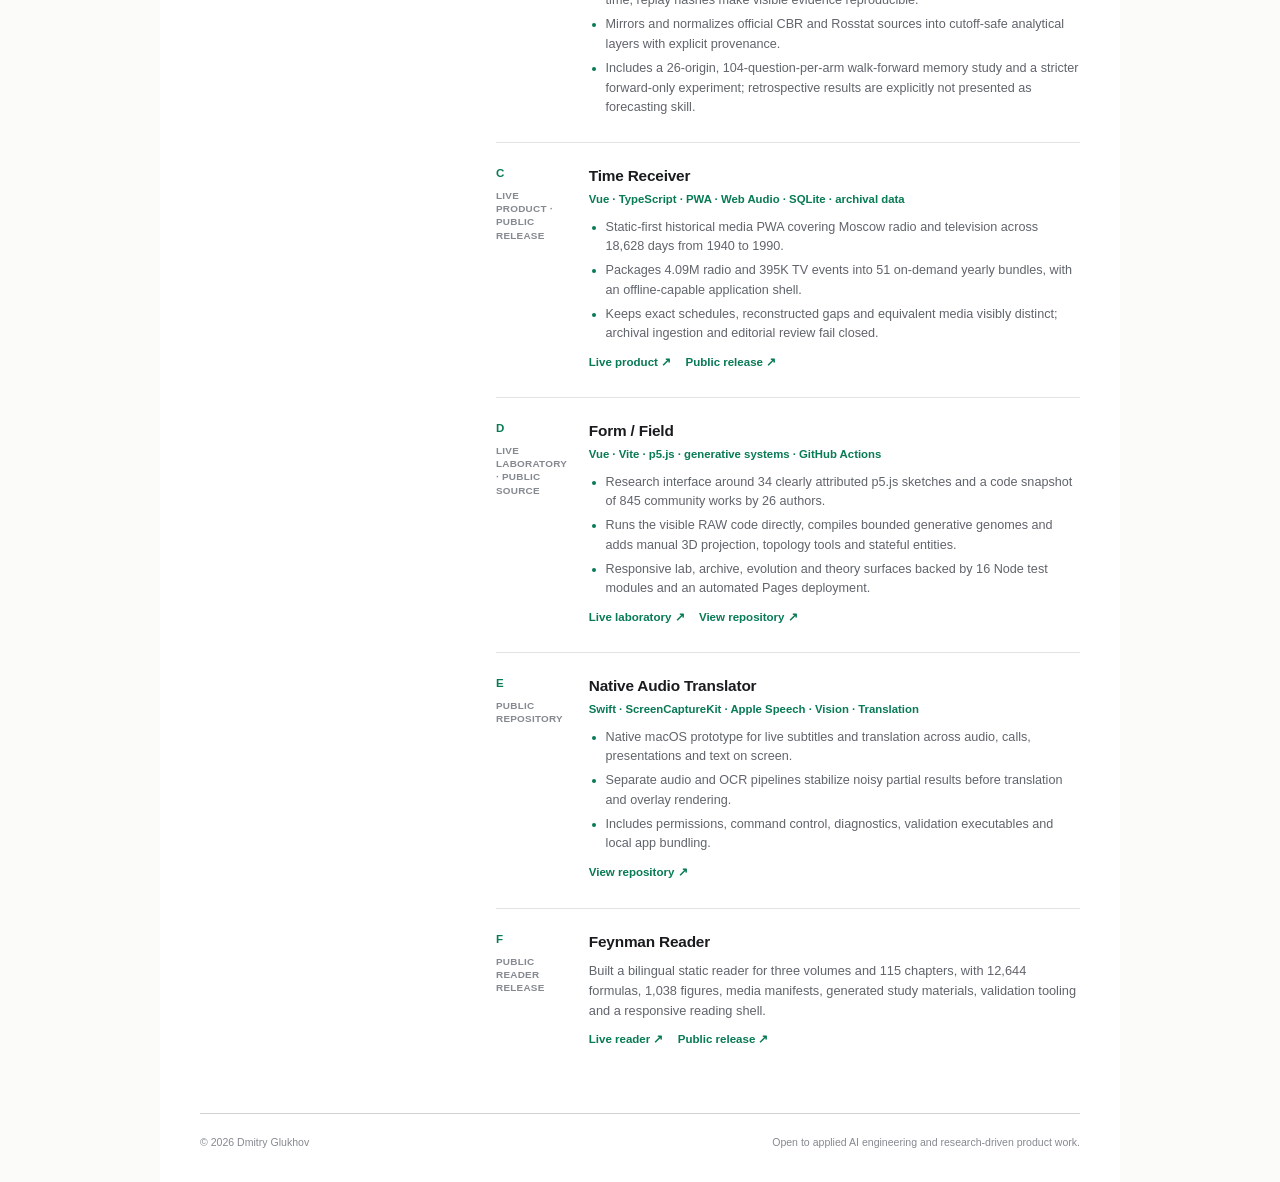
==== commit 7abc79b3: "Add scientific computing experience to CV" ====
--- a/index.html
+++ b/index.html
@@ -109,7 +109,7 @@
             </div>
             <div class="skill-group">
               <h3>Engineering</h3>
-              <p>Python · TypeScript · Swift · Rust · SQLite · Postgres · FastAPI · React · Vue</p>
+              <p>Python · Fortran · MATLAB · TypeScript · Swift · Rust · SQLite · Postgres · FastAPI · React · Vue</p>
             </div>
             <div class="skill-group">
               <h3>Operations</h3>
@@ -159,9 +159,32 @@
             </article>
           </section>
 
+          <section class="section-block" aria-labelledby="research-heading">
+            <div class="section-heading">
+              <span>03</span>
+              <h2 id="research-heading" data-i18n="researchHeading">Scientific research</h2>
+            </div>
+
+            <article class="project compact-project research-project">
+              <div class="project-meta">
+                <span class="project-index">R&amp;D</span>
+                <a href="https://www.scopus.com/authid/detail.uri?authorId=6603336349" target="_blank" rel="noreferrer" data-i18n="researchMeta">Scopus · 22 publications · 391 citations · h-index 13</a>
+              </div>
+              <div class="project-copy">
+                <h3 data-i18n="researchTitle">Computational Scientist and Researcher</h3>
+                <p class="project-role" data-i18n="researchRole">Kazan National Research Technological University · computational chemistry and software performance</p>
+                <ul>
+                  <li data-i18n="researchOne">Personally performed all computational work reported in the highlighted publications using Python, Fortran, MATLAB and domain-specific quantum chemistry and molecular simulation software.</li>
+                  <li data-i18n="researchTwo">Built and ran DFT, lattice and kinetic Monte Carlo, and molecular dynamics workflows; processed outputs and tested model predictions against Raman, STM and electrochemical experiments.</li>
+                  <li><a href="https://doi.org/10.1109/FarEastCon50210.2020.9271621" target="_blank" rel="noreferrer" data-i18n="researchThree">First-authored an IEEE study benchmarking Kotlin and Java implementations; designed the tests, ran the measurements and analyzed the results.</a></li>
+                </ul>
+              </div>
+            </article>
+          </section>
+
           <section class="section-block" aria-labelledby="projects-heading">
             <div class="section-heading">
-              <span>03</span>
+              <span>04</span>
               <h2 id="projects-heading" data-i18n="projectsHeading">Selected systems</h2>
             </div>
 
--- a/styles.css
+++ b/styles.css
@@ -621,6 +621,19 @@
     white-space: nowrap;
   }
 
+  .research-project {
+    grid-template-columns: minmax(0, 1fr);
+    gap: 0.7rem;
+  }
+
+  .research-project .project-meta {
+    flex-direction: row;
+    flex-wrap: wrap;
+    align-items: baseline;
+    gap: 0.35rem 0.8rem;
+    font-size: 0.68rem;
+  }
+
   footer {
     flex-direction: column;
     margin-inline: 1.35rem;
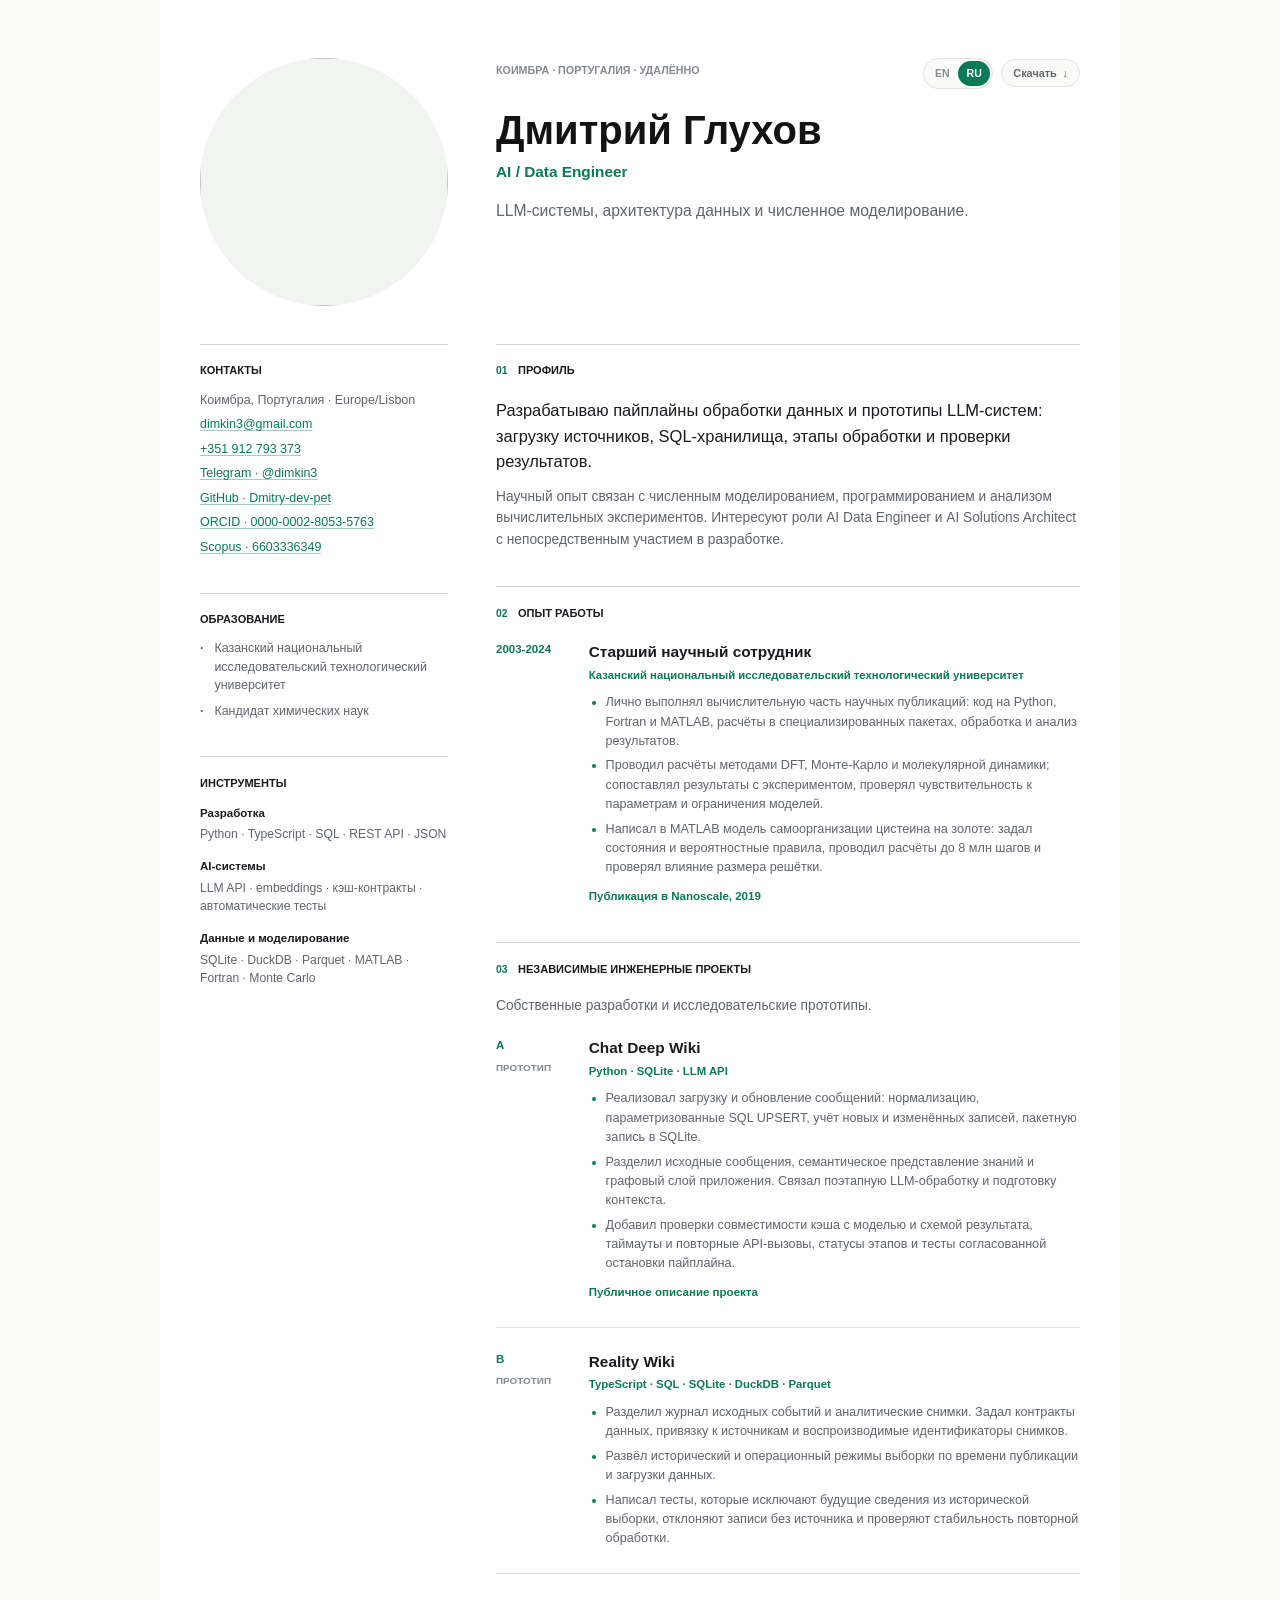
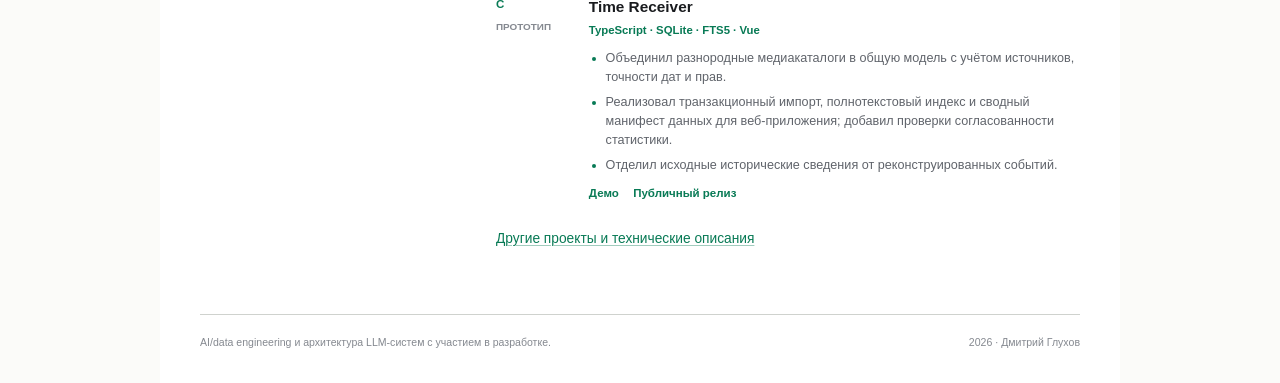
==== commit 5f069e1d: "Align CV with research experience and independent AI/data projects" ====
--- a/index.html
+++ b/index.html
@@ -1,307 +1,162 @@
 <!doctype html>
-<html lang="en">
+<html lang="ru">
   <head>
     <meta charset="utf-8" />
     <meta name="viewport" content="width=device-width, initial-scale=1" />
-    <meta
-      name="description"
-      content="Dmitry Glukhov — AI / Software Engineer building practical LLM systems, OCR and speech workflows, and evaluation-driven tools."
-    />
+    <meta name="description" content="Дмитрий Глухов: AI и data engineering, архитектура LLM-систем, научное моделирование. Опыт, проекты и резюме." />
     <meta name="theme-color" content="#fbfbf9" />
     <meta property="og:type" content="profile" />
-    <meta property="og:title" content="Dmitry Glukhov — AI / Software Engineer" />
-    <meta
-      property="og:description"
-      content="Practical, observable and evaluation-driven AI systems."
-    />
+    <meta property="og:title" content="Дмитрий Глухов | AI / Data Engineer" />
+    <meta property="og:description" content="LLM-системы, обработка данных и численное моделирование. Опыт, проекты и резюме." />
     <meta property="og:url" content="https://dmitry-dev-pet.github.io/cv/" />
-    <title>Dmitry Glukhov — AI / Software Engineer</title>
-    <link
-      rel="icon"
-      href="data:image/svg+xml,<svg xmlns='http://www.w3.org/2000/svg' viewBox='0 0 64 64'><rect width='64' height='64' rx='14' fill='%23174f43'/><text x='32' y='40' text-anchor='middle' font-family='serif' font-size='25' font-weight='700' fill='%23fbf8f2'>DG</text></svg>"
-    />
+    <title>Дмитрий Глухов | AI / Data Engineer</title>
+    <link rel="icon" href="data:image/svg+xml,<svg xmlns='http://www.w3.org/2000/svg' viewBox='0 0 64 64'><rect width='64' height='64' rx='14' fill='%23174f43'/><text x='32' y='40' text-anchor='middle' font-family='serif' font-size='25' font-weight='700' fill='%23fbf8f2'>DG</text></svg>" />
     <link rel="stylesheet" href="styles.css" />
     <script src="script.js" defer></script>
   </head>
   <body>
-    <a class="skip-link" href="#main-content" data-i18n="skip">Skip to content</a>
-
+    <a class="skip-link" href="#main-content" data-i18n="skip">Перейти к содержанию</a>
     <div class="page-shell">
       <header class="hero" aria-labelledby="page-title">
         <div class="portrait-wrap" aria-hidden="true">
-          <img
-            class="portrait"
-            src="https://avatars.githubusercontent.com/u/240899343?v=4"
-            alt=""
-            width="420"
-            height="420"
-          />
+          <img class="portrait" src="https://avatars.githubusercontent.com/u/240899343?v=4" alt="" width="420" height="420" />
         </div>
-
         <div class="hero-copy">
           <div class="hero-topline">
-            <p class="eyebrow" data-i18n="availability">Coimbra · Portugal · Remote</p>
-            <div class="toolbar" aria-label="Page controls">
-              <div class="language-switcher" aria-label="Language">
-                <button class="language-button" type="button" data-lang="en" aria-pressed="true">EN</button>
-                <button class="language-button" type="button" data-lang="ru" aria-pressed="false">RU</button>
+            <p class="eyebrow" data-i18n="availability">Коимбра · Португалия · Удалённо</p>
+            <div class="toolbar" aria-label="Управление страницей" data-i18n-aria="controls">
+              <div class="language-switcher" aria-label="Язык" data-i18n-aria="language">
+                <button class="language-button" type="button" data-lang="en" aria-pressed="false">EN</button>
+                <button class="language-button" type="button" data-lang="ru" aria-pressed="true">RU</button>
               </div>
-
               <details class="download-menu">
-                <summary data-i18n="download">Download</summary>
+                <summary data-i18n="download">Скачать</summary>
                 <div class="download-options">
-                  <a href="Dmitry_Glukhov_AI_Engineer_CV.pdf" download data-i18n="downloadPdf">PDF résumé</a>
-                  <a href="Dmitry_Glukhov_AI_Engineer_CV.md" download data-i18n="downloadMd">Markdown source</a>
+                  <a href="Dmitry_Glukhov_AI_Data_Engineer_RU.pdf" download data-i18n="downloadDataPdf">AI Data Engineer · PDF (RU)</a>
+                  <a href="Dmitry_Glukhov_AI_Solutions_Architect_RU.pdf" download data-i18n="downloadArchitectPdf">AI Solutions Architect · PDF (RU)</a>
+                  <a href="Dmitry_Glukhov_AI_Data_Engineer_RU.md" download data-i18n="downloadDataMd">AI Data Engineer · Markdown (RU)</a>
+                  <a href="Dmitry_Glukhov_AI_Solutions_Architect_RU.md" download data-i18n="downloadArchitectMd">AI Solutions Architect · Markdown (RU)</a>
                 </div>
               </details>
             </div>
           </div>
-
-          <h1 id="page-title">Dmitry Glukhov</h1>
-          <p class="role" data-i18n="role">
-            AI / Software Engineer — mathematical reasoning and evidence-driven systems
-          </p>
-          <p class="hero-statement" data-i18n="heroStatement">
-            I turn complex sources, models and data into inspectable products with explicit provenance, validation and useful interfaces.
-          </p>
-
+          <h1 id="page-title" data-i18n="name">Дмитрий Глухов</h1>
+          <p class="role">AI / Data Engineer</p>
+          <p class="hero-statement" data-i18n="heroStatement">LLM-системы, архитектура данных и численное моделирование.</p>
         </div>
       </header>
 
       <div class="content-grid">
-        <aside class="sidebar" aria-label="Profile details">
+        <aside class="sidebar" aria-label="Личные данные" data-i18n-aria="profileDetails">
           <section class="side-section">
-            <h2 data-i18n="contactHeading">Contact</h2>
+            <h2 data-i18n="contactHeading">Контакты</h2>
             <address>
-              <span data-i18n="location">Coimbra, Portugal · Europe/Lisbon</span>
+              <span data-i18n="location">Коимбра, Португалия · Europe/Lisbon</span>
               <a href="mailto:dimkin3@gmail.com">dimkin3@gmail.com</a>
+              <a href="tel:+351912793373">+351 912 793 373</a>
               <a href="https://t.me/dimkin3" target="_blank" rel="noreferrer">Telegram · @dimkin3</a>
               <a href="https://github.com/Dmitry-dev-pet" target="_blank" rel="noreferrer">GitHub · Dmitry-dev-pet</a>
               <a href="https://orcid.org/0000-0002-8053-5763" target="_blank" rel="me noreferrer">ORCID · 0000-0002-8053-5763</a>
               <a href="https://www.scopus.com/authid/detail.uri?authorId=6603336349" target="_blank" rel="noreferrer">Scopus · 6603336349</a>
             </address>
           </section>
-
           <section class="side-section">
-            <h2 data-i18n="signalHeading">At a glance</h2>
-            <ul class="signal-list">
-              <li data-i18n="signalDegree">PhD</li>
-              <li data-i18n="signalTwo">Wolfram verification · mathematical reasoning · LLM evaluation</li>
-              <li data-i18n="signalThree">Interactive web · PWA · local-first systems</li>
-              <li data-i18n="signalFour">Evidence and reproducibility over hype</li>
+            <h2 data-i18n="educationHeading">Образование</h2>
+            <ul class="plain-list">
+              <li data-i18n="university">Казанский национальный исследовательский технологический университет</li>
+              <li data-i18n="degree">Кандидат химических наук</li>
             </ul>
           </section>
-
-          <section class="side-section">
-            <h2 data-i18n="approachHeading">How I work</h2>
-            <ul class="plain-list">
-              <li data-i18n="approachOne">Turn ambiguous tasks into inspectable pipelines.</li>
-              <li data-i18n="approachTwo">Keep intermediate state, logs and failure paths visible.</li>
-              <li data-i18n="approachThree">Ship editable, reviewable artifacts — not black boxes.</li>
-            </ul>
-          </section>
-
           <section class="side-section skills-section">
-            <h2 data-i18n="skillsHeading">Core stack</h2>
+            <h2 data-i18n="skillsHeading">Инструменты</h2>
             <div class="skill-group">
-              <h3>AI / Data</h3>
-              <p>LLM pipelines · Wolfram Language · symbolic verification · temporal replay · OCR · STT · evaluation</p>
+              <h3 data-i18n="developmentHeading">Разработка</h3>
+              <p>Python · TypeScript · SQL · REST API · JSON</p>
             </div>
             <div class="skill-group">
-              <h3>Engineering</h3>
-              <p>Python · Fortran · MATLAB · TypeScript · Swift · Rust · SQLite · Postgres · FastAPI · React · Vue</p>
+              <h3 data-i18n="aiHeading">AI-системы</h3>
+              <p data-i18n="aiTools">LLM API · embeddings · кэш-контракты · автоматические тесты</p>
             </div>
             <div class="skill-group">
-              <h3>Operations</h3>
-              <p>Docker · GitHub Actions · retries · diagnostics · token/cost visibility · visual QA</p>
+              <h3 data-i18n="analyticsHeading">Данные и моделирование</h3>
+              <p>SQLite · DuckDB · Parquet · MATLAB · Fortran · Monte Carlo</p>
             </div>
           </section>
         </aside>
 
         <main id="main-content" class="main-content">
           <section class="intro-section section-block" aria-labelledby="summary-heading">
-            <div class="section-heading">
-              <span>01</span>
-              <h2 id="summary-heading" data-i18n="summaryHeading">Profile</h2>
-            </div>
-            <p class="summary-lead" data-i18n="summaryLead">
-              AI / Software Engineer building evidence-driven AI, mathematical reasoning and research products — from Wolfram-verified problem solving to cutoff-safe knowledge systems.
-            </p>
-            <p data-i18n="summaryBody">
-              My strength is the whole system around the model or dataset: acquisition, provenance, state, evaluation, failure boundaries, interaction design and reproducible delivery.
-            </p>
-            <div class="principle-note">
-              <span class="principle-mark" aria-hidden="true">↳</span>
-              <p data-i18n="principle">The model is a component. The product is the complete, observable workflow.</p>
-            </div>
+            <div class="section-heading"><span>01</span><h2 id="summary-heading" data-i18n="summaryHeading">Профиль</h2></div>
+            <p class="summary-lead" data-i18n="summaryLead">Разрабатываю пайплайны обработки данных и прототипы LLM-систем: загрузку источников, SQL-хранилища, этапы обработки и проверки результатов.</p>
+            <p data-i18n="summaryBody">Научный опыт связан с численным моделированием, программированием и анализом вычислительных экспериментов. Интересуют роли AI Data Engineer и AI Solutions Architect с непосредственным участием в разработке.</p>
           </section>
-
           <section class="section-block" aria-labelledby="experience-heading">
-            <div class="section-heading">
-              <span>02</span>
-              <h2 id="experience-heading" data-i18n="experienceHeading">Experience</h2>
-            </div>
-
-            <article class="project compact-project">
-              <div class="project-meta">
-                <span class="project-index">NDA</span>
-                <span data-i18n="experienceMeta">Remote · private and public work</span>
+            <div class="section-heading"><span>02</span><h2 id="experience-heading" data-i18n="experienceHeading">Опыт работы</h2></div>
+            <article class="project compact-project research-project">
+              <div class="project-meta"><span class="project-index">2003-2024</span></div>
+              <div class="project-copy">
+                <h3 data-i18n="researchTitle">Старший научный сотрудник</h3>
+                <p class="project-role" data-i18n="university">Казанский национальный исследовательский технологический университет</p>
+                <ul>
+                  <li data-i18n="researchOne">Лично выполнял вычислительную часть научных публикаций: код на Python, Fortran и MATLAB, расчёты в специализированных пакетах, обработка и анализ результатов.</li>
+                  <li data-i18n="researchTwo">Проводил расчёты методами DFT, Монте-Карло и молекулярной динамики; сопоставлял результаты с экспериментом, проверял чувствительность к параметрам и ограничения моделей.</li>
+                  <li data-i18n="researchThree">Написал в MATLAB модель самоорганизации цистеина на золоте: задал состояния и вероятностные правила, проводил расчёты до 8 млн шагов и проверял влияние размера решётки.</li>
+                </ul>
+                <a class="project-link" href="https://doi.org/10.1039/C9NR02477H" target="_blank" rel="noreferrer" data-i18n="researchPaper">Публикация в Nanoscale, 2019</a>
               </div>
+            </article>
+          </section>
+          <section class="section-block" aria-labelledby="projects-heading">
+            <div class="section-heading"><span>03</span><h2 id="projects-heading" data-i18n="projectsHeading">Независимые инженерные проекты</h2></div>
+            <p class="projects-intro" data-i18n="projectsIntro">Собственные разработки и исследовательские прототипы.</p>
+            <article class="project featured-project">
+              <div class="project-meta"><span class="project-index">A</span><span data-i18n="prototype">Прототип</span></div>
               <div class="project-copy">
-                <h3 data-i18n="experienceTitle">Independent AI / Data Automation Engineer</h3>
-                <p class="project-role" data-i18n="experienceRole">2025-present · LLM systems · data pipelines · evaluation · automation</p>
+                <h3>Chat Deep Wiki</h3>
+                <p class="project-role">Python · SQLite · LLM API</p>
                 <ul>
-                  <li data-i18n="experienceOne">Develop local AI/data tools and research prototypes across LLM systems, Telegram and document data, SQLite-first pipelines, retrieval/RAG and reproducible delivery.</li>
-                  <li data-i18n="experienceTwo">Designed SQL-first knowledge pipelines with staged LLM extraction, semantic wiki layers, graph serving, runtime context and Control Center observability.</li>
-                  <li data-i18n="experienceThree">Built document/OCR/reporting automation, temporal evidence ledgers, as-of replay, model-memory experiments and AI developer workflow automation.</li>
+                  <li data-i18n="chatOne">Реализовал загрузку и обновление сообщений: нормализацию, параметризованные SQL UPSERT, учёт новых и изменённых записей, пакетную запись в SQLite.</li>
+                  <li data-i18n="chatTwo">Разделил исходные сообщения, семантическое представление знаний и графовый слой приложения. Связал поэтапную LLM-обработку и подготовку контекста.</li>
+                  <li data-i18n="chatThree">Добавил проверки совместимости кэша с моделью и схемой результата, таймауты и повторные API-вызовы, статусы этапов и тесты согласованной остановки пайплайна.</li>
+                </ul>
+                <a class="project-link" href="https://github.com/Dmitry-dev-pet/ai-agent-case-studies" target="_blank" rel="noreferrer" data-i18n="projectOverview">Публичное описание проекта</a>
+              </div>
+            </article>
+            <article class="project">
+              <div class="project-meta"><span class="project-index">B</span><span data-i18n="prototype">Прототип</span></div>
+              <div class="project-copy">
+                <h3>Reality Wiki</h3>
+                <p class="project-role">TypeScript · SQL · SQLite · DuckDB · Parquet</p>
+                <ul>
+                  <li data-i18n="realityOne">Разделил журнал исходных событий и аналитические снимки. Задал контракты данных, привязку к источникам и воспроизводимые идентификаторы снимков.</li>
+                  <li data-i18n="realityTwo">Развёл исторический и операционный режимы выборки по времени публикации и загрузки данных.</li>
+                  <li data-i18n="realityThree">Написал тесты, которые исключают будущие сведения из исторической выборки, отклоняют записи без источника и проверяют стабильность повторной обработки.</li>
                 </ul>
               </div>
             </article>
-          </section>
-
-          <section class="section-block" aria-labelledby="research-heading">
-            <div class="section-heading">
-              <span>03</span>
-              <h2 id="research-heading" data-i18n="researchHeading">Scientific research</h2>
-            </div>
-
-            <article class="project compact-project research-project">
-              <div class="project-meta">
-                <span class="project-index">R&amp;D</span>
-                <a href="https://www.scopus.com/authid/detail.uri?authorId=6603336349" target="_blank" rel="noreferrer" data-i18n="researchMeta">Scopus · 22 publications · 391 citations · h-index 13</a>
-              </div>
-              <div class="project-copy">
-                <h3 data-i18n="researchTitle">Computational Scientist and Researcher</h3>
-                <p class="project-role" data-i18n="researchRole">Kazan National Research Technological University · computational chemistry and software performance</p>
-                <ul>
-                  <li data-i18n="researchOne">Personally performed all computational work reported in the highlighted publications using Python, Fortran, MATLAB and domain-specific quantum chemistry and molecular simulation software.</li>
-                  <li data-i18n="researchTwo">Built and ran DFT, lattice and kinetic Monte Carlo, and molecular dynamics workflows; processed outputs and tested model predictions against Raman, STM and electrochemical experiments.</li>
-                  <li><a href="https://doi.org/10.1109/FarEastCon50210.2020.9271621" target="_blank" rel="noreferrer" data-i18n="researchThree">First-authored an IEEE study benchmarking Kotlin and Java implementations; designed the tests, ran the measurements and analyzed the results.</a></li>
-                </ul>
-              </div>
-            </article>
-          </section>
-
-          <section class="section-block" aria-labelledby="projects-heading">
-            <div class="section-heading">
-              <span>04</span>
-              <h2 id="projects-heading" data-i18n="projectsHeading">Selected systems</h2>
-            </div>
-
-            <article class="project featured-project">
-              <div class="project-meta">
-                <span class="project-index">A</span>
-                <span data-i18n="localMath">Local mathematical R&amp;D</span>
-              </div>
-              <div class="project-copy">
-                <h3 data-i18n="wolframTitle">Wolfram Agent — AI-assisted mathematical reasoning</h3>
-                <p class="project-role">Wolfram Language · Python · Codex · Gemini · symbolic verification · Vue</p>
-                <ul>
-                  <li data-i18n="wolframOne">Built a local mathematics assistant that turns text and image problems into worked solutions with mandatory Wolfram verification, PDF reports and plots.</li>
-                  <li data-i18n="wolframTwo">Applied Reduce, FullSimplify, Resolve / ForAll and FindInstance to equivalence checks, quantified constraints, integer feasibility and counterexample search.</li>
-                  <li data-i18n="wolframThree">Produced 46 worked mathematics reports and a safe execution layer with hard timeouts; computational checks and human-readable reasoning remain visibly distinct.</li>
-                </ul>
-              </div>
-            </article>
-
             <article class="project">
-              <div class="project-meta">
-                <span class="project-index">B</span>
-                <span data-i18n="privateResearch">Private R&amp;D · summarized</span>
-              </div>
-              <div class="project-copy">
-                <h3 data-i18n="realityTitle">Reality Wiki — temporal evidence and model memory</h3>
-                <p class="project-role">TypeScript · SQLite · DuckDB · Parquet · Codex · Vitest</p>
-                <ul>
-                  <li data-i18n="realityOne">Append-only epistemic ledger separates publication, availability, ingestion and event time; replay hashes make visible evidence reproducible.</li>
-                  <li data-i18n="realityTwo">Mirrors and normalizes official CBR and Rosstat sources into cutoff-safe analytical layers with explicit provenance.</li>
-                  <li data-i18n="realityThree">Includes a 26-origin, 104-question-per-arm walk-forward memory study and a stricter forward-only experiment; retrospective results are explicitly not presented as forecasting skill.</li>
-                </ul>
-              </div>
-            </article>
-
-            <article class="project">
-              <div class="project-meta">
-                <span class="project-index">C</span>
-                <span data-i18n="publicProduct">Live product · public release</span>
-              </div>
+              <div class="project-meta"><span class="project-index">C</span><span data-i18n="prototype">Прототип</span></div>
               <div class="project-copy">
                 <h3>Time Receiver</h3>
-                <p class="project-role">Vue · TypeScript · PWA · Web Audio · SQLite · archival data</p>
+                <p class="project-role">TypeScript · SQLite · FTS5 · Vue</p>
                 <ul>
-                  <li data-i18n="timeOne">Static-first historical media PWA covering Moscow radio and television across 18,628 days from 1940 to 1990.</li>
-                  <li data-i18n="timeTwo">Packages 4.09M radio and 395K TV events into 51 on-demand yearly bundles, with an offline-capable application shell.</li>
-                  <li data-i18n="timeThree">Keeps exact schedules, reconstructed gaps and equivalent media visibly distinct; archival ingestion and editorial review fail closed.</li>
+                  <li data-i18n="timeOne">Объединил разнородные медиакаталоги в общую модель с учётом источников, точности дат и прав.</li>
+                  <li data-i18n="timeTwo">Реализовал транзакционный импорт, полнотекстовый индекс и сводный манифест данных для веб-приложения; добавил проверки согласованности статистики.</li>
+                  <li data-i18n="timeThree">Отделил исходные исторические сведения от реконструированных событий.</li>
                 </ul>
                 <div class="project-actions">
-                  <a class="project-link" href="https://dmitry-dev-pet.github.io/time-receiver/" target="_blank" rel="noreferrer" data-i18n="liveProduct">Live product ↗</a>
-                  <a class="project-link" href="https://github.com/Dmitry-dev-pet/time-receiver" target="_blank" rel="noreferrer" data-i18n="viewRelease">Public release ↗</a>
+                  <a class="project-link" href="https://dmitry-dev-pet.github.io/time-receiver/" target="_blank" rel="noreferrer" data-i18n="demo">Демо</a>
+                  <a class="project-link" href="https://github.com/Dmitry-dev-pet/time-receiver" target="_blank" rel="noreferrer" data-i18n="publicRelease">Публичный релиз</a>
                 </div>
               </div>
             </article>
-
-            <article class="project">
-              <div class="project-meta">
-                <span class="project-index">D</span>
-                <span data-i18n="publicLab">Live laboratory · public source</span>
-              </div>
-              <div class="project-copy">
-                <h3>Form / Field</h3>
-                <p class="project-role">Vue · Vite · p5.js · generative systems · GitHub Actions</p>
-                <ul>
-                  <li data-i18n="formOne">Research interface around 34 clearly attributed p5.js sketches and a code snapshot of 845 community works by 26 authors.</li>
-                  <li data-i18n="formTwo">Runs the visible RAW code directly, compiles bounded generative genomes and adds manual 3D projection, topology tools and stateful entities.</li>
-                  <li data-i18n="formThree">Responsive lab, archive, evolution and theory surfaces backed by 16 Node test modules and an automated Pages deployment.</li>
-                </ul>
-                <div class="project-actions">
-                  <a class="project-link" href="https://dmitry-dev-pet.github.io/form-field-lab/" target="_blank" rel="noreferrer" data-i18n="liveLab">Live laboratory ↗</a>
-                  <a class="project-link" href="https://github.com/Dmitry-dev-pet/form-field-lab" target="_blank" rel="noreferrer" data-i18n="viewRepo">View repository ↗</a>
-                </div>
-              </div>
-            </article>
-
-            <article class="project">
-              <div class="project-meta">
-                <span class="project-index">E</span>
-                <span data-i18n="publicRepo">Public repository</span>
-              </div>
-              <div class="project-copy">
-                <h3>Native Audio Translator</h3>
-                <p class="project-role">Swift · ScreenCaptureKit · Apple Speech · Vision · Translation</p>
-                <ul>
-                  <li data-i18n="audioOne">Native macOS prototype for live subtitles and translation across audio, calls, presentations and text on screen.</li>
-                  <li data-i18n="audioTwo">Separate audio and OCR pipelines stabilize noisy partial results before translation and overlay rendering.</li>
-                  <li data-i18n="audioThree">Includes permissions, command control, diagnostics, validation executables and local app bundling.</li>
-                </ul>
-                <a class="project-link" href="https://github.com/Dmitry-dev-pet/native-audio-translator" target="_blank" rel="noreferrer" data-i18n="viewRepo">View repository ↗</a>
-              </div>
-            </article>
-
-            <article class="project compact-project">
-              <div class="project-meta">
-                <span class="project-index">F</span>
-                <span data-i18n="publicRelease">Public reader release</span>
-              </div>
-              <div class="project-copy">
-                <h3>Feynman Reader</h3>
-                <p data-i18n="feynmanBody">
-                  Built a bilingual static reader for three volumes and 115 chapters, with 12,644 formulas, 1,038 figures, media manifests, generated study materials, validation tooling and a responsive reading shell.
-                </p>
-                <div class="project-actions">
-                  <a class="project-link" href="https://dmitry-dev-pet.github.io/feynman-reader/" target="_blank" rel="noreferrer" data-i18n="liveReader">Live reader ↗</a>
-                  <a class="project-link" href="https://github.com/Dmitry-dev-pet/feynman-reader" target="_blank" rel="noreferrer" data-i18n="viewRelease">Public release ↗</a>
-                </div>
-              </div>
-            </article>
-
+            <p class="more-projects"><a href="https://github.com/Dmitry-dev-pet/cv/blob/main/projects.md" data-i18n="moreProjects">Другие проекты и технические описания</a></p>
           </section>
-
         </main>
       </div>
-
       <footer>
-        <p>© <span id="current-year">2026</span> Dmitry Glukhov</p>
-        <p data-i18n="footer">Open to applied AI engineering and research-driven product work.</p>
+        <p data-i18n="footer">AI/data engineering и архитектура LLM-систем с участием в разработке.</p>
+        <p><span id="current-year">2026</span> · <span data-i18n="name">Дмитрий Глухов</span></p>
       </footer>
     </div>
   </body>
--- a/styles.css
+++ b/styles.css
@@ -29,6 +29,7 @@
   font-size: 0.92rem;
   line-height: 1.56;
   text-rendering: optimizeLegibility;
+  letter-spacing: 0;
 }
 
 a {
@@ -119,7 +120,7 @@
   color: var(--faint);
   font-size: 0.67rem;
   font-weight: 650;
-  letter-spacing: 0.105em;
+  letter-spacing: 0;
   line-height: 1.35;
   text-transform: uppercase;
 }
@@ -151,7 +152,7 @@
   background: transparent;
   font-size: 0.66rem;
   font-weight: 750;
-  letter-spacing: 0.045em;
+  letter-spacing: 0;
   cursor: pointer;
 }
 
@@ -198,14 +199,16 @@
   display: grid;
   width: max-content;
   min-width: 10rem;
+  max-width: min(22rem, calc(100vw - 2.7rem));
   padding: 0.35rem;
   border: 1px solid var(--line);
-  border-radius: 0.55rem;
+  border-radius: 0.5rem;
   background: #fff;
   box-shadow: 0 0.8rem 2.2rem rgba(20, 24, 21, 0.1);
 }
 
 .download-options a {
+  overflow-wrap: anywhere;
   padding: 0.48rem 0.62rem;
   border-radius: 0.32rem;
   color: var(--ink);
@@ -221,9 +224,10 @@
 h1 {
   margin: 0;
   color: #111315;
-  font-size: clamp(2.15rem, 5vw, 2.72rem);
+  font-size: 2.5rem;
   font-weight: 680;
-  letter-spacing: -0.045em;
+  letter-spacing: 0;
+  overflow-wrap: anywhere;
   line-height: 1.02;
 }
 
@@ -272,7 +276,7 @@
   margin: 0;
   font-size: 0.69rem;
   font-weight: 780;
-  letter-spacing: 0.13em;
+  letter-spacing: 0;
   line-height: 1.3;
   text-transform: uppercase;
 }
@@ -292,7 +296,7 @@
   color: var(--accent);
   font-size: 0.65rem;
   font-weight: 760;
-  letter-spacing: 0.08em;
+  letter-spacing: 0;
 }
 
 .section-heading h2 {
@@ -420,7 +424,7 @@
   color: var(--faint);
   font-size: 0.62rem;
   font-weight: 620;
-  letter-spacing: 0.025em;
+  letter-spacing: 0;
   line-height: 1.35;
   text-transform: uppercase;
 }
@@ -429,7 +433,7 @@
   color: var(--accent);
   font-size: 0.72rem;
   font-weight: 800;
-  letter-spacing: 0.08em;
+  letter-spacing: 0;
 }
 
 .project-copy h3 {
@@ -437,7 +441,7 @@
   color: var(--ink);
   font-size: 0.96rem;
   font-weight: 720;
-  letter-spacing: -0.012em;
+  letter-spacing: 0;
   line-height: 1.35;
 }
 
@@ -474,6 +478,24 @@
   flex-wrap: wrap;
   gap: 0.45rem 0.9rem;
   margin-top: 0.65rem;
+}
+
+.projects-intro,
+.more-projects {
+  font-size: 0.86rem;
+  line-height: 1.5;
+}
+
+.projects-intro {
+  margin: 0 0 1.2rem;
+}
+
+.more-projects {
+  margin: 1.6rem 0 0;
+}
+
+.project-meta {
+  overflow-wrap: anywhere;
 }
 
 .project-link {
@@ -575,7 +597,7 @@
   }
 
   h1 {
-    font-size: clamp(2.1rem, 10vw, 2.65rem);
+    font-size: 2.15rem;
   }
 
   .role {
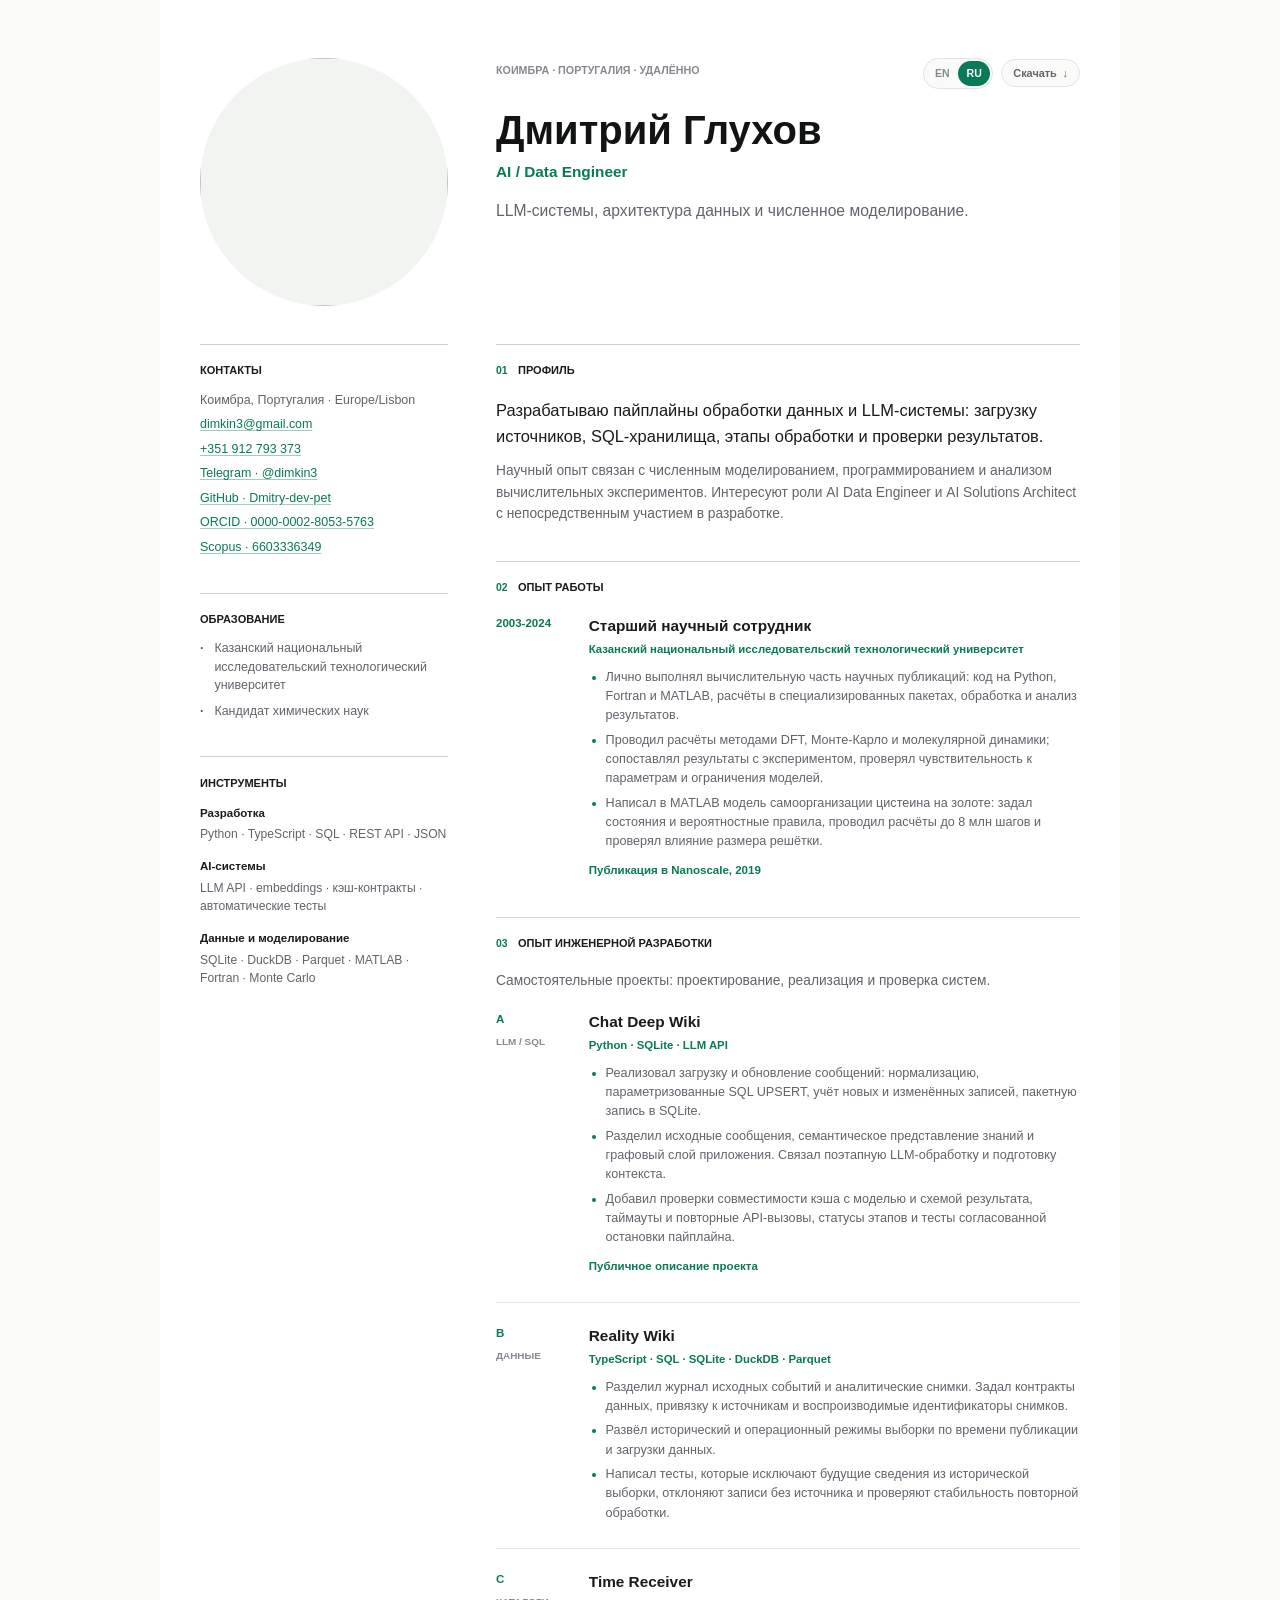
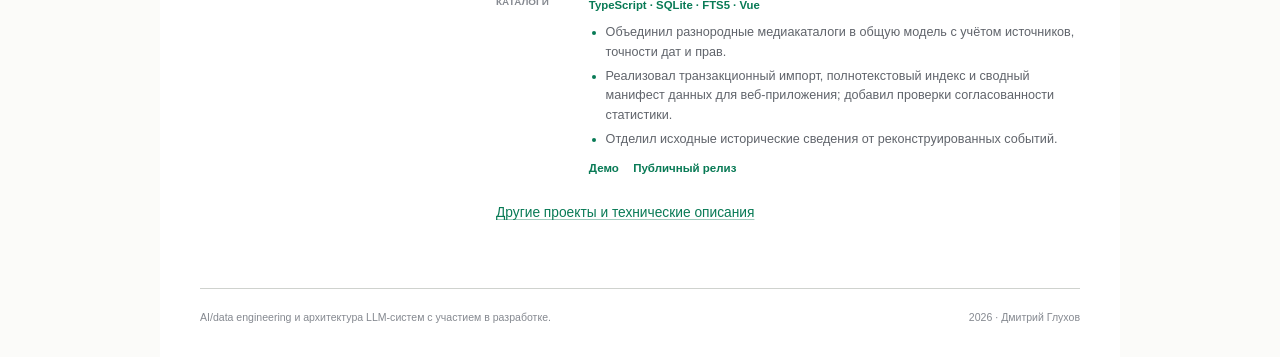
==== commit c8cc163b: "Present independent projects as engineering experience" ====
--- a/index.html
+++ b/index.html
@@ -87,7 +87,7 @@
         <main id="main-content" class="main-content">
           <section class="intro-section section-block" aria-labelledby="summary-heading">
             <div class="section-heading"><span>01</span><h2 id="summary-heading" data-i18n="summaryHeading">Профиль</h2></div>
-            <p class="summary-lead" data-i18n="summaryLead">Разрабатываю пайплайны обработки данных и прототипы LLM-систем: загрузку источников, SQL-хранилища, этапы обработки и проверки результатов.</p>
+            <p class="summary-lead" data-i18n="summaryLead">Разрабатываю пайплайны обработки данных и LLM-системы: загрузку источников, SQL-хранилища, этапы обработки и проверки результатов.</p>
             <p data-i18n="summaryBody">Научный опыт связан с численным моделированием, программированием и анализом вычислительных экспериментов. Интересуют роли AI Data Engineer и AI Solutions Architect с непосредственным участием в разработке.</p>
           </section>
           <section class="section-block" aria-labelledby="experience-heading">
@@ -107,10 +107,10 @@
             </article>
           </section>
           <section class="section-block" aria-labelledby="projects-heading">
-            <div class="section-heading"><span>03</span><h2 id="projects-heading" data-i18n="projectsHeading">Независимые инженерные проекты</h2></div>
-            <p class="projects-intro" data-i18n="projectsIntro">Собственные разработки и исследовательские прототипы.</p>
+            <div class="section-heading"><span>03</span><h2 id="projects-heading" data-i18n="projectsHeading">Опыт инженерной разработки</h2></div>
+            <p class="projects-intro" data-i18n="projectsIntro">Самостоятельные проекты: проектирование, реализация и проверка систем.</p>
             <article class="project featured-project">
-              <div class="project-meta"><span class="project-index">A</span><span data-i18n="prototype">Прототип</span></div>
+              <div class="project-meta"><span class="project-index">A</span><span data-i18n="chatArea">LLM / SQL</span></div>
               <div class="project-copy">
                 <h3>Chat Deep Wiki</h3>
                 <p class="project-role">Python · SQLite · LLM API</p>
@@ -123,7 +123,7 @@
               </div>
             </article>
             <article class="project">
-              <div class="project-meta"><span class="project-index">B</span><span data-i18n="prototype">Прототип</span></div>
+              <div class="project-meta"><span class="project-index">B</span><span data-i18n="dataArea">Данные</span></div>
               <div class="project-copy">
                 <h3>Reality Wiki</h3>
                 <p class="project-role">TypeScript · SQL · SQLite · DuckDB · Parquet</p>
@@ -135,7 +135,7 @@
               </div>
             </article>
             <article class="project">
-              <div class="project-meta"><span class="project-index">C</span><span data-i18n="prototype">Прототип</span></div>
+              <div class="project-meta"><span class="project-index">C</span><span data-i18n="catalogArea">Каталоги</span></div>
               <div class="project-copy">
                 <h3>Time Receiver</h3>
                 <p class="project-role">TypeScript · SQLite · FTS5 · Vue</p>
